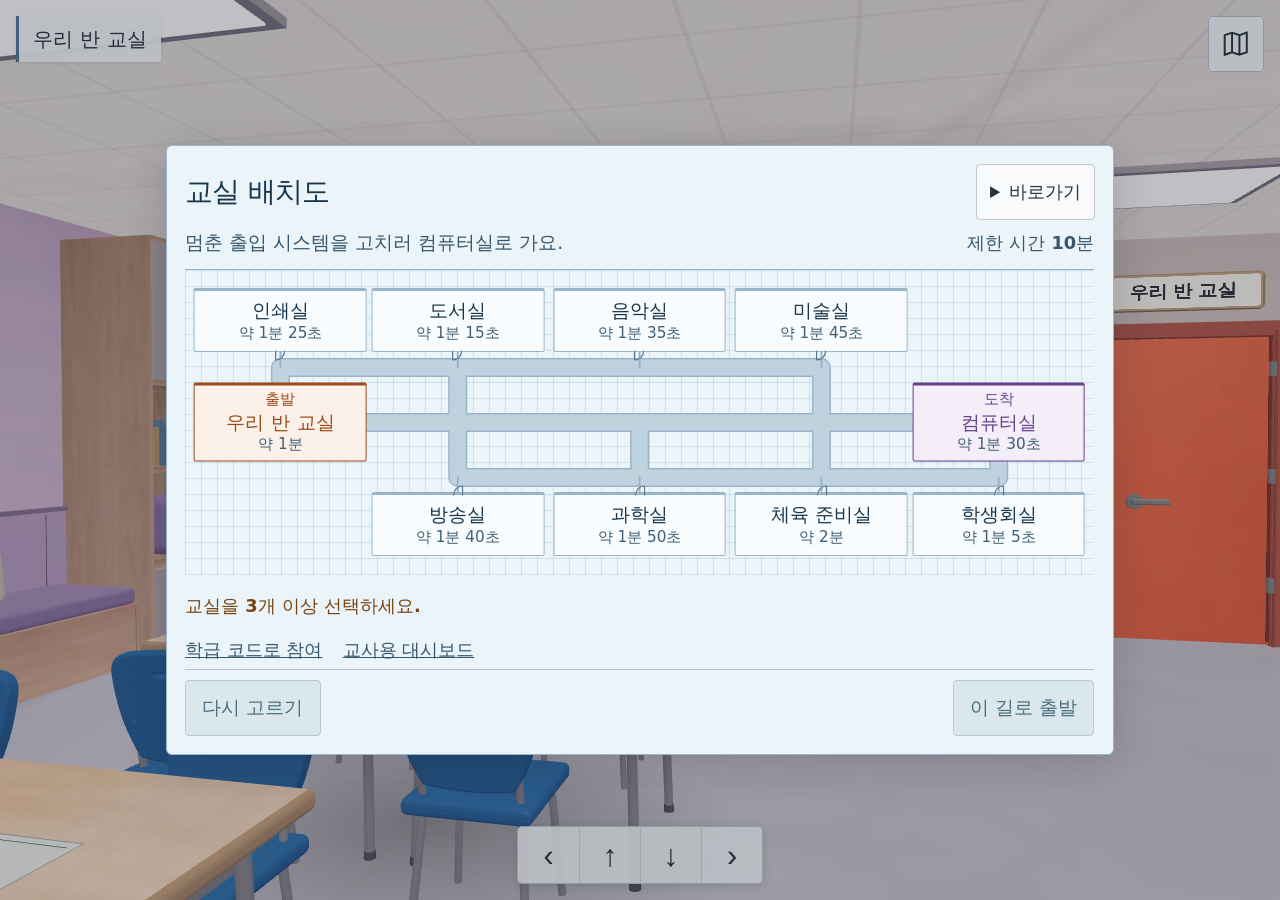
==== index.html @ 5ebe9f52 "Advance automatically after solved rooms and charge thirty seconds per hint" ====
<!doctype html>
<html lang="ko">
<head>
  <meta charset="utf-8">
  <meta name="viewport" content="width=device-width,initial-scale=1,viewport-fit=cover">
  <meta name="theme-color" content="#f4f6f7">
  <title>학교 탈출 · 우리 반 교실</title>
  <link rel="icon" href="data:,">
  <link rel="stylesheet" href="music.css?v=layout51">
  <link rel="stylesheet" href="route-ui.css?v=layout51">
  <link rel="stylesheet" href="ct-devices.css?v=quiz2">
  <link rel="stylesheet" href="lesson.css?v=survey1">
</head>
<body data-room="classroom">
  <main id="musicGame" aria-label="학교 탈출 우리 반 교실">
    <canvas id="roomView" tabindex="0" aria-label="우리 반 교실 내부. 바닥을 눌러 이동하고 화면을 끌어 둘러보세요."></canvas>
    <header class="room-head">
      <strong class="school">우리 반 교실</strong>
      <nav aria-label="메뉴"><button id="bag" type="button" hidden>찾은 단서</button><button id="map" type="button">안내도</button></nav>
    </header>
    <div id="spots" aria-label="조사할 물건"></div>
    <footer class="room-foot">
      <div class="movement" aria-label="이동">
        <button id="left" type="button" aria-label="왼쪽 보기">‹</button>
        <button id="walk" type="button" aria-label="한 걸음 앞으로">↑</button>
        <button id="stepBack" type="button" aria-label="한 걸음 뒤로">↓</button>
        <button id="right" type="button" aria-label="오른쪽 보기">›</button>
      </div>
    </footer>
    <div id="escape" class="room-transfer" role="status" hidden></div>
    <dialog id="inspect" aria-labelledby="panelTitle">
      <div class="panel-top"><h1 id="panelTitle"></h1><button id="dismiss" type="button" aria-label="닫기">×</button></div>
      <div id="panelBody"></div>
    </dialog>
    <noscript>게임을 플레이하려면 자바스크립트를 켜 주세요.</noscript>
  </main>
  <script src="vendor/gl-matrix.min.js"></script>
  <script src="vendor/earcut.min.js"></script>
  <script src="webgl/model.js?v=webgl50"></script>
  <script src="webgl/geometry.js?v=webgl50"></script>
  <script src="webgl/picking.js?v=webgl50"></script>
  <script src="webgl/shaders.js?v=webgl50"></script>
  <script src="webgl/renderer.js?v=webgl50"></script>
  <script src="class-records.js?v=survey1"></script>
  <script src="review-rooms.js?v=room61"></script>
  <script src="school-routes.js?v=ct58"></script>
  <script src="school-map.js?v=lesson1"></script>
  <script src="school-puzzles.js?v=room60"></script>
  <script src="ct-devices.js?v=room60"></script>
  <script src="ct-panels.js?v=room60"></script>
  <script src="music-art.js?v=webgl50"></script>
  <script src="music-world.js?v=room60"></script>
  <script src="interior-artwork.js?v=webgl50"></script>
  <script src="school-corridor.js?v=webgl50"></script>
  <script src="school-interiors.js?v=room60"></script>
  <script src="classroom-interior.js?v=room60"></script>
  <script src="school-room-art.js?v=quiz2"></script>
  <script src="school-room.js?v=room61"></script>
</body>
</html>
---- music.css ----
:root{
  font-family:"Malgun Gothic","Apple SD Gothic Neo",system-ui,sans-serif;
  font-size:clamp(100%, calc(62.5% + .42vw + .55vh), 250%);
  color:#242b32;background:#e6e9ed;font-synthesis:none;color-scheme:light;
  --control-height:2.75rem;
  --gutter:clamp(8px,1.8vmin,1.25rem);
  --edge-top:max(var(--gutter),env(safe-area-inset-top));
  --edge-right:max(var(--gutter),env(safe-area-inset-right));
  --edge-bottom:max(var(--gutter),env(safe-area-inset-bottom));
  --edge-left:max(var(--gutter),env(safe-area-inset-left));
}
*{box-sizing:border-box}body{margin:0}button,a{font:inherit;touch-action:manipulation}button{cursor:pointer}button:focus-visible,a:focus-visible,summary:focus-visible,#roomView:focus-visible{outline:3px solid #316db4;outline-offset:3px}[hidden]{display:none!important}
#musicGame{width:100%;height:100vh;height:100dvh;position:relative;isolation:isolate;overflow:hidden;background:#e1e6e9}
#roomView,#spots,.flat-viewport{position:absolute;inset:0;width:100%;height:100%}
#roomView{touch-action:none;cursor:grab;display:block}#roomView:active{cursor:grabbing}
.flat-viewport{overflow:hidden;pointer-events:none}.flat-cube{position:absolute;left:50%;top:50%;width:0;height:0;transform-style:preserve-3d}.flat-cube .painted-face{position:absolute;width:1025px;height:1025px;left:-512.5px;top:-512.5px;backface-visibility:hidden}
.room-head,.room-foot{position:absolute;z-index:2;left:0;right:0;display:flex;align-items:center;justify-content:space-between;padding:var(--edge-top) var(--edge-right) var(--edge-bottom) var(--edge-left);pointer-events:none}
.room-head{top:0}.room-foot{bottom:0;justify-content:center}.school{font-size:1rem;font-weight:650;display:flex;align-items:center;gap:.5rem;color:#25313c;background:#fafbfcf2;padding:.44rem .69rem;border-left:3px solid #4d7793;box-shadow:0 1px 3px #101b251e}.school span{font:500 .75rem/1 system-ui;color:#586775;font-variant-numeric:tabular-nums}
.room-head nav,.movement{display:flex;pointer-events:auto}.room-head nav{gap:5px}
button,.main-button{color:#27323b;border:1px solid #bdc6cc;background:#fafbfc;border-radius:4px;padding:.5rem .8rem;font-weight:500;font-size:.9375rem}
button:hover,a.main-button:hover{background:#e8edf0}.room-head button{background:#fafbfbed}
.movement{background:#f8fafbee;box-shadow:0 2px 8px #20293627;border:1px solid #c2c9cf;border-radius:5px;overflow:hidden}.movement button{min-width:3rem;height:var(--control-height);border:0;border-radius:0;padding:0;font:1.5rem/1 Arial,sans-serif;background:transparent}.movement button+button{border-left:1px solid #d2d7db}
#spots{pointer-events:none}.spot{position:absolute;transform:translate(-50%,-50%);pointer-events:auto;width:42px;height:42px;border:0;background:transparent!important;padding:0;color:#28323b;display:grid;place-items:center}
.spot::before{content:'+';display:grid;place-items:center;width:20px;height:20px;background:#fff;border-radius:50%;border:1px solid #657682;box-shadow:0 1px 4px #22314050;font:17px/1 Arial}.spot span{position:absolute;left:calc(50% + 13px);background:#f7f9fa;color:#26333d;border:1px solid #b7c2c9;box-shadow:0 1px 3px #162a3b21;padding:4px 7px;border-radius:3px;font-size:12px;white-space:nowrap;opacity:0;pointer-events:none}.spot:hover span,.spot:focus-visible span,.spot[data-object=lock] span{opacity:1}.spot.label-left span{left:auto;right:calc(50% + 13px)}
#escape{position:absolute;z-index:3;bottom:72px;left:50%;transform:translateX(-50%);width:max-content;max-width:calc(100% - 24px);display:flex;align-items:center;gap:18px;padding:12px 16px;background:#fafbfc;box-shadow:0 3px 20px #14202b23;border:1px solid #cbd2d8;border-radius:6px}#escape>div{display:flex;gap:7px}#escape b{font-size:16px}
.main-button,button.primary{background:#395f79;color:white;border-color:#395f79;text-decoration:none}.main-button:hover,button.primary:hover{background:#2d5068}
dialog{
  --panel-width:clamp(28rem,52vw,42rem);
  --panel-padding:clamp(.75rem,2vmin,1.35rem);
  position:fixed;
  inset:var(--edge-top) var(--edge-right) var(--edge-bottom) var(--edge-left);
  margin:auto;
  width:var(--panel-width);
  max-width:calc(100% - var(--edge-left) - var(--edge-right));
  max-height:calc(100vh - var(--edge-top) - var(--edge-bottom));
  max-height:calc(100dvh - var(--edge-top) - var(--edge-bottom));
  overflow:hidden;
  padding:0;
  background:white;
  color:#242b32;
  border:1px solid #c9cfd4;
  border-radius:6px;
  box-shadow:0 8px 40px #18212c32;
}
dialog[open]{display:flex;flex-direction:column}
dialog[data-panel=lock]{--panel-width:clamp(25rem,46vw,35rem)}
dialog:is([data-panel=shelf],[data-panel=ball-locker],[data-panel=mixer]){
  --panel-width:clamp(25rem,70vw,34rem);
  top:auto;
  margin:0 auto;
}
/* The device camera uses the same breakpoint to leave the instrument in view. */
@media(min-width:800px) and (min-aspect-ratio:5/4){
  dialog:is([data-panel=shelf],[data-panel=ball-locker],[data-panel=mixer]){
    --panel-width:clamp(18rem,33vw,32rem);
    top:var(--edge-top);left:auto;
    margin:auto 0;
  }
}
#panelBody{
  container-type:inline-size;
  min-width:0;
  min-height:0;
  overflow-y:auto;
  overscroll-behavior:contain;
  padding:0 var(--panel-padding) var(--panel-padding);
}
dialog::backdrop{background:#18243046}
.panel-top{
  display:flex;
  flex:none;
  align-items:center;
  justify-content:space-between;
  gap:.75rem;
  padding:var(--panel-padding) var(--panel-padding) .5rem;
}
h1{font-size:1.4rem;line-height:1.35;font-weight:650;margin:0;letter-spacing:-.035em}
#dismiss{flex:none;color:#53616d;background:none;border:0;padding:0;width:var(--control-height);height:var(--control-height);font:1.75rem/1 Arial}
dialog p{font-size:1rem;line-height:1.5;margin:.375rem 0 .75rem;word-break:keep-all;overflow-wrap:anywhere}
.clue-sheet{padding:clamp(10px,1.2vw,18px);border:1px solid #d6dde0;background:repeating-linear-gradient(transparent 0 21px,#e4e9ed 21px 22px),#fafcfd}
.samples{display:grid;grid-template-columns:repeat(2,minmax(0,1fr));gap:clamp(8px,1.2vw,18px)}
.sample{display:flex;align-items:center;justify-content:center;gap:clamp(6px,1vw,14px);min-width:0;white-space:nowrap;color:#273a4a;font:clamp(26px,2.4vw,36px) Georgia,serif}
.clock-face{
  display:block;
  width:min(100%,clamp(200px,32vh,320px));
  width:min(100%,clamp(200px,32dvh,320px));
  height:auto;
  aspect-ratio:1;
  margin:4px auto 16px;
}
.readout{text-align:center;color:#394d5c;font-variant-numeric:tabular-nums}.readout:empty{display:none}
.tabs{display:grid;grid-template-columns:repeat(4,minmax(0,1fr));gap:6px}
.tabs button{display:flex;align-items:center;justify-content:center;gap:4px;min-width:0;min-height:48px;padding:4px;font-size:clamp(14px,1.4vw,18px)}
.tabs svg{flex:none;width:clamp(22px,2.5vw,32px);height:auto}
.tabs [aria-pressed=true]{background:#e5eef4;border-color:#7597ac;color:#214861}
.actions:not(:empty){display:flex;justify-content:center;margin-top:.75rem}.hint{border-top:1px solid #dde2e6;margin-top:.875rem;padding-top:.625rem}.hint button{min-height:var(--control-height)}.hint p{margin:0}
.hint-confirm{--panel-width:clamp(22rem,36vw,28rem)}
.hint-confirm::backdrop{background:#18243032}
.hint-confirm form{padding:var(--panel-padding);overflow:auto}
.hint-confirm p{margin:0}
.hint-confirm .actions{flex-direction:row;justify-content:flex-end;margin-top:18px}
.hint-confirm .actions button{width:auto;min-width:4.625rem;min-height:var(--control-height);font-size:.9375rem}
.switches{display:flex;align-items:center;justify-content:center;gap:14px;padding:16px;background:#e7ecef;border:1px solid #cdd5da;border-radius:5px}
.digit{display:grid;justify-items:center;gap:5px}.digit small{display:none}
.digit button{width:4.5rem;padding:3px;min-height:var(--control-height);font-size:1.125rem}
.digit output{width:4.5rem;text-align:center;background:white;border:1px solid #cad1d5;border-radius:3px;font:2.75rem/1.3 "Consolas",monospace;color:#26323b}
.map-list{display:grid;grid-template-columns:repeat(2,minmax(0,1fr));gap:8px}
.map-list a{display:flex;align-items:center;min-height:48px;border:1px solid #c8d0d6;padding:12px;color:#345066;text-decoration:none;border-radius:3px;font-size:16px;line-height:1.4;word-break:keep-all}
@media(max-width:600px){#escape{display:grid;text-align:center;gap:8px}}
.sr-only{position:absolute;width:1px;height:1px;margin:-1px;overflow:hidden;clip-path:inset(50%);white-space:nowrap}
#escape{bottom:var(--edge-bottom);max-width:calc(100% - var(--edge-left) - var(--edge-right));background:transparent;border:0;padding:0;box-shadow:none}
.spot::before{content:'';width:12px;height:12px;background:#fff;border:3px solid #50666b;box-shadow:0 0 0 2px #fff,0 1px 6px #142d3966}
@media(max-width:350px){.room-foot{justify-content:center}}
.spot{width:44px;height:44px}
.design-preview .spot::before,.design-preview .spot span{display:none}
.design-preview .spot:focus-visible{outline-offset:0}
.design-preview .spot{border-radius:3px;touch-action:none}
.design-preview .clue-sheet{background:linear-gradient(135deg,#fafaf2,#eeeee3);border:1px solid #d8d8cb;box-shadow:inset -4px -3px 7px #d8d9ca}
.actions{flex-direction:column;align-items:center;gap:7px}
.actions button{width:100%;max-width:22.5rem;min-height:var(--control-height);font-size:1rem;font-weight:650}
.actions button.primary{background:#235e55;color:#fff;border-color:#17463e;box-shadow:0 2px 0 #173f38}
.actions button.primary:hover{background:#194b43}
.actions button:disabled{color:#55625e;background:#edf1ed;border-color:#c5cec8;cursor:default}
.actions small{font-size:12px;color:#52615a}
#bag{border-left:4px solid #2a7060}
.room-head .menu-icon{display:grid;place-items:center;width:var(--control-height);height:var(--control-height);padding:.5rem}
.menu-icon svg{width:1.45rem;height:1.45rem}
.room-timer{display:flex;align-items:center;justify-content:center;gap:.375rem;min-width:5.6rem;height:var(--control-height);padding:.4rem .5rem;border:1px solid #bdc6cc;border-radius:4px;background:#fafbfcf2;color:#27323b;font:650 1.25rem/1 Consolas,monospace;font-variant-numeric:tabular-nums;white-space:nowrap}
.room-timer svg{width:1.2rem;height:1.2rem}
.room-timer.running-low,.room-timer[data-expired="true"]{color:#fff;background:#a62030;border-color:#8f1b29}
.room-timer.running-low{animation:timer-warning 1s steps(1,end) infinite}
@keyframes timer-warning{50%{color:#8f1b29;background:#fff0f0;border-color:#ba434e}}
@media(prefers-reduced-motion:reduce){.room-timer.running-low{animation:none}}
@media(max-width:450px){.school span{display:none}}
.clock-score{margin-top:14px}
.clock-score summary{cursor:pointer;color:#235e55;font-weight:600;min-height:44px;padding:10px 0}
.clock-score[open] .clue-sheet{margin-top:5px}
.notation{display:grid;justify-items:center;line-height:1}
.notation svg{display:block;width:clamp(40px,4vw,64px);height:auto;aspect-ratio:1}
.spot::before{display:none}
.spot span,.spot[data-object=lock] span{opacity:0}
.spot:hover span,.spot:focus-visible span{display:block;opacity:1}

.room-head{gap:10px;align-items:flex-start}
.room-location{display:flex;align-items:center;flex-wrap:wrap;gap:.375rem;min-width:0;pointer-events:auto}
.room-head>nav{flex-shrink:0}
.room-location .school{white-space:nowrap}
.review-jump{position:relative;color:#27323b;font-size:.875rem}
.review-jump summary{cursor:pointer;align-content:center;min-height:var(--control-height);padding:.5rem .625rem;background:#fafbfbed;border:1px solid #bdc6cc;border-radius:4px}
.review-jump nav{position:absolute;top:calc(100% + 4px);left:0;z-index:6;display:grid;gap:0;min-width:10.5rem;max-height:calc(100dvh - 6rem - var(--edge-top) - var(--edge-bottom));overflow-y:auto;padding:.25rem;background:#fff;border:1px solid #c3ccc7;border-radius:5px;box-shadow:0 6px 20px #25393030}
.review-jump a{display:flex;align-items:center;min-height:var(--control-height);padding:.5rem .75rem;color:#293f35;text-decoration:none;white-space:nowrap}
.review-jump a:hover,.review-jump a[aria-current=page]{background:#eaf0eb}
.school-clue svg{display:block;width:100%;height:auto}
.stamp-tray{display:grid;grid-template-columns:repeat(3,minmax(0,1fr));gap:12px;padding:12px;background:#e2d5bf;border:1px solid #c7b59b}
.stamp{display:grid;place-items:center;min-width:0;min-height:150px;padding:8px;background:linear-gradient(135deg,#b98f5e,#9e7247);border:1px solid #8a653f;color:#fff9e8;box-shadow:inset 0 2px 3px #ffe5b640,0 3px 0 #7e5d3d}
.stamp:hover{background:#a37b50}.stamp[aria-pressed=true]{background:#efe5cb;color:#403c30}
.stamp-letter{font-family:Georgia,serif;font-weight:bold}
.stamp-dots{display:flex;justify-content:center;flex-wrap:wrap;gap:7px}
.stamp-dots i{width:12px;height:12px;border-radius:50%;background:#393c32}
.stamp-instruction{text-align:center;color:#5c655b}
.collected-clues{display:grid;gap:.5rem}.collected-clues button{min-height:var(--control-height);text-align:left}
.code-strip{display:grid;grid-template-columns:repeat(6,minmax(0,1fr));gap:5px;margin:8px 0 18px}
.code-strip span{min-height:56px;display:grid;place-items:center;background:#f1f2eb;border:1px solid #bac5bd;border-radius:3px;font:30px Georgia,serif}
.letter-keys{display:grid;grid-template-columns:repeat(3,minmax(0,1fr));gap:9px}
.letter-keys button{min-height:56px;font:30px Georgia,serif}
.four-digits{gap:clamp(5px,1vw,10px);padding:12px}
.four-digits .digit button,.four-digits .digit output{width:clamp(2.75rem,14cqi,4.25rem)}
.signal-device{display:grid;grid-template-columns:repeat(2,minmax(0,1fr));gap:24px}
.signal-device section{min-width:0}
.signal-device h2{text-align:center;font-size:16px;font-weight:600;margin:6px 0 12px}
.pixel-grid{display:grid;grid-template-columns:repeat(3,minmax(0,1fr));gap:6px;max-width:250px;margin:auto}
.pixel-grid>span,.pixel-key{aspect-ratio:1;min-width:0;display:grid;place-items:center;border:1px solid #aab9af;border-radius:4px;background:#d8dfda;padding:0}
.input-grid>span{background:#fafaf1;font:clamp(24px,3vw,34px) Georgia,serif}
.sample-output>.on,.pixel-key[aria-pressed=true]{background:#4d8d79;border-color:#2f6e59}
.pixel-key:hover{background:#c0d0c5}.pixel-key[aria-pressed=true]:hover{background:#3c7b67}
.trial-record{text-align:center}
@media(max-width:520px){
  .signal-device{gap:18px;grid-template-columns:1fr}
  .pixel-grid{width:min(220px,100%)}
  .stamp-tray{gap:7px;padding:8px}
  .stamp{min-height:125px}
}
@media(max-width:380px){
  .school{font-size:.875rem;padding:.4rem .5rem}
}

dialog[data-panel=timeout]{--panel-width:clamp(20rem,36vw,28rem)}
dialog[data-panel=intro] #dismiss,dialog[data-panel=timeout] #dismiss{display:none}
dialog[data-panel=intro] .panel-top,dialog[data-panel=timeout] .panel-top{padding-top:var(--panel-padding)}
dialog[data-panel=intro] p,dialog[data-panel=timeout] p{line-height:1.6}
.object-note{color:#45545a}
.route-list{list-style-position:inside;margin:2px 0 0;padding:0}
.route-list li{padding:11px 12px;border-bottom:1px solid #dbe3e0;color:#3e4b52}
.route-list li[aria-current=step]{background:#edf4f1;color:#174e42}
.route-list li>span:last-child{float:right;font-size:13px;color:#516c62}
.sequence-output,.sequence-keys,.print-keys{display:grid;grid-template-columns:repeat(3,minmax(0,1fr));gap:8px}
.sequence-output{margin:4px 0 14px}
.sequence-output>span{display:grid;place-items:center;min-height:3.25rem;background:#ebf0ed;border:1px solid #bdc9c4;border-radius:4px;font-size:1.8rem;color:#3f625d}
.sequence-keys button{display:grid;justify-items:center;align-content:center;gap:.25rem;min-height:4.25rem;padding:.375rem}
.sequence-keys b{font-size:1.65rem;color:#426c63}
.print-keys{padding:10px;background:#e9eeeb;border:1px solid #c6d1cb;border-radius:4px}
.print-keys button{display:flex;align-items:center;justify-content:space-between;gap:5px;min-height:3.25rem;padding:.5rem clamp(.4rem,2cqi,1rem);font:650 1.5rem/1 Consolas,monospace}
.print-keys button::after{content:'';width:10px;height:10px;flex:0 0 10px;border:1px solid #a6b8af;border-radius:2px;background:#e1e9e4}
.print-keys button[aria-pressed=true]{background:#d3e8dc;border-color:#6a9481;color:#234d3d}
.print-keys button[aria-pressed=true]::after{background:#4e826b;border-color:#3e6e5a;box-shadow:0 0 0 2px #f2f8f4}
.number-score{display:grid;grid-template-columns:repeat(8,minmax(0,1fr));gap:4px;background:#f7f6f0;border:1px solid #d5dbd4;border-radius:4px;padding:18px clamp(3px,2vw,24px)}
.number-score span{display:grid;justify-items:center;gap:.5rem;color:#2b393b;font:600 clamp(1.125rem,5cqi,1.875rem)/1.1 Consolas,monospace}
.number-score b{font-size:1.1em;font-family:Georgia,serif;font-weight:400;color:#476464}
.dial-pairs{display:grid;grid-template-columns:repeat(3,minmax(0,1fr));gap:6px;padding:8px 0}
.dial-pair{display:flex;gap:4px;align-items:center;justify-content:center;min-width:0;padding:5px 3px;background:#e9eeeb;border:1px solid #c6d1cb;border-radius:4px}
.dial-pair .digit{flex:1 1 3.125rem;min-width:0;max-width:3.125rem}
.dial-pair .digit output,.dial-pair .digit button{width:100%}
.dial-pair .digit output,.fixed-digit{font:clamp(1.5rem,6cqi,2.375rem)/1.25 Consolas,monospace}
.fixed-digit{flex:0 1 1.8rem;min-width:0;text-align:center;color:#455d56}
.dial-pair .digit button{font-size:.9375rem}
.ball-tray{display:grid;grid-template-columns:repeat(6,minmax(0,1fr));gap:5px;padding:10px;background:#e5ece9;border:1px solid #bac8c3;border-radius:5px}
.tray-ball,.tray-empty{align-self:center;justify-self:center;width:min(100%,59px);aspect-ratio:1;border-radius:50%}
.tray-ball{padding:0;background:var(--ball);color:white;font:600 clamp(17px,3vw,24px) Consolas,monospace;border:1px solid #3d5656;box-shadow:inset 0 2px 4px #fff3}
.tray-ball:hover{background:var(--ball);filter:brightness(1.12)}
.tray-ball.shifted{animation:shift-ball .25s ease-out}
@keyframes shift-ball{from{transform:translateX(36%);filter:brightness(1.22)}}
.tray-empty{border:1px dashed #b2c0bb;background:#edf2ee}
.record-table{width:100%;border-collapse:collapse;text-align:center;font-size:clamp(.8rem,3cqi,1rem)}
.record-table th,.record-table td{padding:11px 4px;border-bottom:1px solid #cfdbd6;word-break:keep-all}
.record-table thead{background:#e7eeeb;color:#36584e}
.record-table tbody tr:nth-child(even){background:#f4f7f5}
dialog[data-panel=routing]{--panel-width:clamp(27rem,50vw,39rem)}
.signal-tests{display:grid;gap:9px}
.signal-tests fieldset{min-width:0;margin:0;border:1px solid #c4d2cc;border-radius:4px;padding:8px 10px 10px;background:#f5f8f6}
.signal-tests legend{padding:0 5px;color:#38574e;font-weight:650}
.signal-flags{display:flex;gap:.3rem .625rem;flex-wrap:wrap;margin:0 0 .5rem;color:#4a5d56;font-size:.875rem}
.signal-flags b{color:#253a31;font-weight:650}
.signal-tests select{box-sizing:border-box;width:100%;min-height:var(--control-height);border:1px solid #a9bab2;border-radius:4px;padding:.45rem;background:#fff;color:#263c35;font:inherit}
.signal-tests select:focus-visible{outline:3px solid #316db4;outline-offset:2px}
.finale-status{position:absolute;z-index:3;left:50%;bottom:max(var(--edge-bottom),5vh);transform:translateX(-50%);width:23rem;max-width:calc(100% - var(--edge-left) - var(--edge-right));padding:.9rem 1.25rem;background:#f7faf7f5;border:1px solid #c0d1c7;border-radius:5px;text-align:center;color:#284c40}
.finale-status p{margin:0;font-size:.9375rem;font-weight:600}
.finale-status h1{font-size:1.75rem;margin:.3rem 0 .8rem}
.finale-status button,#escape .main-button,#escape button{min-height:var(--control-height)}
#escape .main-button{display:grid;place-items:center}
@media(prefers-reduced-motion:reduce){.tray-ball.shifted{animation:none}}
---- route-ui.css ----
.device-guide{
  position:absolute;left:50%;bottom:calc(var(--edge-bottom) + var(--control-height) + .7rem);
  transform:translateX(-50%);margin:0;padding:9px 15px;
  width:max-content;max-width:min(40em,calc(100% - 30px));border-radius:7px;
  background:#1d2a32ee;color:#fff;box-shadow:0 2px 10px #18252b33;
  text-align:center;font-size:.9375rem;line-height:1.5;word-break:keep-all;
  pointer-events:none;
}
#spots[inert] .device-guide,#musicGame:has(dialog[open]) .device-guide{display:none}
#escape.room-transfer{
  display:block;bottom:max(var(--edge-bottom),6vh);width:max-content;max-width:calc(100% - var(--edge-left) - var(--edge-right));
  padding:.75rem 1rem;background:#fff;border:1px solid #becbd2;border-left:4px solid #26756e;
  border-radius:5px;box-shadow:0 3px 16px #14202b30;color:#26343c;
  font-size:1.0625rem;font-weight:650;line-height:1.35;word-break:keep-all;
}
dialog[data-panel=intro],dialog[data-panel=map]{--panel-width:clamp(38rem,74vw,52rem)}
dialog[data-panel=intro],dialog[data-panel=map]:has(.school-floorplan){
  background:#eaf4f9;color:#19364d;border-color:#9ab5ca;
}
dialog[data-panel=intro] #panelTitle:focus{outline:none}
dialog:is([data-panel=intro],[data-panel=timeout]) .panel-top{flex-wrap:wrap;gap:.5rem}
dialog:is([data-panel=intro],[data-panel=timeout]) .panel-top h1{order:-1}
dialog:is([data-panel=intro],[data-panel=timeout]) .review-jump{z-index:4}
dialog:is([data-panel=intro],[data-panel=timeout]) .review-jump nav{
  left:auto;right:0;grid-template-columns:repeat(2,minmax(0,1fr));
  width:min(16.25rem,calc(100vw - 4rem));
}
dialog[data-panel=timeout] .review-jump nav{position:static;margin-top:6px}
dialog[data-panel=timeout] .panel-top{flex-shrink:1;min-height:0;overflow-y:auto}
dialog[data-panel=timeout] #panelBody{flex:none}
dialog:is([data-panel=intro],[data-panel=timeout]) .review-jump a{padding-inline:8px}
dialog[data-panel=intro] #panelBody{display:flex;flex-direction:column;overflow:hidden}
.route-scroll{min-height:0;overflow-y:auto;overscroll-behavior:contain}
.floorplan-overview{
  display:flex;flex-wrap:wrap;justify-content:space-between;align-items:baseline;
  gap:.25rem .75rem;margin:0 0 .625rem;color:#38576d;font-size:.9375rem;
}
.floorplan-limit{font-size:.875rem;font-weight:700}
.floorplan-location{color:#19364d;font-weight:700}
.school-floorplan{
  --blueprint-wall:#9ab5ca;
  --blueprint-route:#057f77;
  position:relative;height:clamp(10rem,min(42cqi,34dvh),23rem);isolation:isolate;
  border-block-start:1px solid var(--blueprint-wall);
  background-image:linear-gradient(90deg,#467ea12a 1px,transparent 1px),
    linear-gradient(#467ea12a 1px,transparent 1px);
  background-size:16px 16px;
}
.floorplan-lines{
  position:absolute;inset:0;width:100%;height:100%;overflow:visible;
  z-index:-1;pointer-events:none;
}
.floorplan-lines.narrow{display:none}
.floorplan-lines path,.floorplan-door-swing{
  fill:none;stroke-linecap:round;stroke-linejoin:round;
}
.floorplan-lines path{vector-effect:non-scaling-stroke}
.floorplan-wall{stroke:var(--blueprint-wall);stroke-width:19px}
.floorplan-hall{stroke:#bfd3df;stroke-width:16px}
.floorplan-entrance{stroke:var(--blueprint-wall);stroke-width:2px}
.floorplan-route{stroke:var(--blueprint-route);stroke-width:4px}
.floorplan-room,.floorplan-position{
  position:absolute;left:var(--wide-x);top:var(--wide-y);transform:translate(-50%,-50%);
}
.floorplan-room{
  display:flex;flex-direction:column;align-items:center;justify-content:center;gap:2px;
  width:min(8.5rem,19.5%);min-height:3.15rem;padding:.25rem .19rem;
  border:1px solid var(--blueprint-wall);border-top-width:3px;border-radius:2px;
  background:#f8fcfe;color:#19364d;
  font-size:.9375rem;line-height:1.2;text-align:center;word-break:keep-all;
}
.floorplan-room-name,.floorplan-endpoint{font-weight:700}
.floorplan-room-time{
  display:block;color:#425f75;font-size:.75rem;line-height:1.3;white-space:nowrap;
}
.floorplan-room[data-endpoint]{min-height:3.75rem;color:var(--terminal-ink);border-color:var(--terminal-ink)}
.floorplan-room[data-endpoint=start]{--terminal-ink:#9a4b1e;background:#fcf1e9}
.floorplan-room[data-endpoint=end]{--terminal-ink:#69418f;background:#f4eef8}
.floorplan-endpoint{font-size:.75rem}
button.floorplan-room:hover{background:#e4f2f8}
.floorplan-room[data-chosen=true]{
  background:#ccefe8;color:#104944;border-color:var(--blueprint-route);
}
.floorplan-rank{
  display:grid;place-items:center;position:absolute;right:.3rem;top:-.65rem;
  width:1.25rem;height:1.25rem;border-radius:50%;
  background:#166b66;color:#fff;font-size:.75rem;font-weight:700;line-height:1;
}
.floorplan-rank:empty{display:none}
.floorplan-door{
  position:absolute;left:50%;bottom:-11px;width:12px;height:12px;
  transform:translateX(-50%);pointer-events:none;
}
.floorplan-room[data-wing=south] .floorplan-door{
  bottom:auto;top:-11px;transform:translateX(-50%) rotate(180deg);
}
.floorplan-door-swing{stroke:#59768c;stroke-width:1.2px}
.floorplan-room[aria-current=location]{outline:2px solid #245466;outline-offset:2px}
.floorplan-room:focus-visible{z-index:1}
.floorplan-position{
  width:10px;height:10px;border-radius:50%;border:2px solid #245466;background:#fff;
  pointer-events:none;
}
.floorplan-result{min-height:2.25rem;margin-top:.5rem}
dialog p.floorplan-notice{
  margin:0;padding:.375rem 0;color:#784311;font-size:.875rem;font-weight:700;
}
.floorplan-itinerary{
  display:flex;flex-wrap:wrap;gap:5px 9px;list-style:none;
  margin:9px 0 0;padding:8px 0;border-block-start:1px solid #adc5d2;
  color:#19364d;font-size:.875rem;font-weight:650;line-height:1.5;
}
.floorplan-itinerary li+li::before{content:'→';margin-right:8px;color:#476d81}
.map-controls{display:flex;flex:none;flex-wrap:wrap;gap:.45rem;padding-top:.5rem;border-top:1px solid #adc5d2}
.map-controls button{min-height:var(--control-height)}
.map-controls .primary{margin-left:auto;background:#166b66;border-color:#166b66}
.map-controls .primary:enabled:hover{background:#125751}
.map-controls button:disabled{color:#4c6e7e;background:#dae8ee;border-color:#b5c9d4;cursor:default}
@container (max-width:28rem){
  .school-floorplan{height:clamp(17rem,min(100cqi,45dvh),25rem)}
  .floorplan-lines.wide{display:none}
  .floorplan-lines.narrow{display:block}
  .floorplan-room,.floorplan-position{left:var(--narrow-x);top:var(--narrow-y)}
  .floorplan-room{width:min(7.25rem,30%);font-size:.875rem}
  .floorplan-room[data-wing=north] .floorplan-door,
  .floorplan-room[data-wing=south] .floorplan-door{top:50%;bottom:auto}
  .floorplan-room[data-wing=north] .floorplan-door{
    left:auto;right:-11px;transform:translateY(-50%) rotate(-90deg);
  }
  .floorplan-room[data-wing=south] .floorplan-door{
    left:-11px;transform:translateY(-50%) rotate(90deg);
  }
  .map-controls button{padding-inline:.625rem}
}
.book-keys{grid-template-columns:repeat(7,minmax(0,1fr));gap:3px}
.book-keys button{min-height:78px;background:#e6efff;border-top:5px solid #386acc}
.book-keys button:nth-child(2n){background:#fff2cd;border-top-color:#edb236}
.book-keys button b{font:600 clamp(14px,4vw,24px)/1.1 Consolas,monospace;color:#283a60}
.broadcast-steps{display:grid;gap:6px}
.broadcast-steps label{
  display:grid;grid-template-columns:56px minmax(0,1fr);align-items:center;gap:8px;
  padding:6px 10px;background:#f0f4ff;border-left:4px solid #b4c9ec;border-radius:4px;
}
.broadcast-steps select{
  box-sizing:border-box;width:100%;min-height:40px;
  border:1px solid #a6b6d5;border-radius:4px;padding:4px 8px;background:#fff;color:#263551;font:inherit;
}
.broadcast-steps label[data-result=passed]{border-color:#298778;background:#e4f6ee}
.broadcast-steps label[data-result=failed]{border-color:#d84d43;background:#fff0ec}
---- ct-devices.css ----
dialog[data-panel="ct-device"],dialog[data-panel="ct-clue"]{--panel-width:clamp(23rem,46vw,37rem)}
.ct-controls{display:grid;gap:.8rem}
.ct-controls>p,.ct-feedback:empty{margin:0}
.ct-feedback:not(:empty){margin:.8rem 0 0;color:#304b61;font-weight:600}
.ct-buttons,.ct-seq,.ct-signal{display:flex;flex-wrap:wrap;gap:.38rem;align-items:center}
.ct-buttons button,.ct-readers button,.ct-jobs select,.ct-clue button{min-height:2.6rem;padding:.42rem .8rem;font:inherit}
.ct-buttons button[aria-pressed=true],.ct-readers button[aria-pressed=true]{background:#254b68;color:white;border-color:#254b68}
.ct-seq{padding:.64rem;background:#edf2f6;border-radius:.4rem}
.ct-seq span{padding:.22rem .4rem;min-width:1.4rem;text-align:center;font-weight:650}
.ct-seq .active,.ct-signal .active{background:#ffd44d;color:#132d4a;border-radius:.2rem}
.ct-playback{margin:0}
.ct-playback:empty{display:none}
.ct-playback figcaption{margin:0 0 .3rem;font-weight:650}
.ct-broadcast-order{display:grid;grid-template-columns:repeat(3,minmax(0,1fr));margin:0;list-style:none}
.ct-broadcast-order li{display:grid;gap:.2rem;text-align:center}
.ct-broadcast-order small{color:#405263}
.ct-clue .ct-seq,.ct-clue .ct-signal{margin-bottom:.85rem}
.ct-led,.ct-mural{display:grid;gap:.26rem;width:min(100%,15rem);margin:.25rem auto}
.ct-led{grid-template-columns:repeat(4,1fr);background:#243744;padding:.65rem;border-radius:.55rem}
.ct-led button{aspect-ratio:1;min-height:0;min-width:0;padding:0;background:#354b58;color:#becbd0;border:1px solid #607581;font-size:1.5rem}
.ct-led button[aria-pressed=true]{color:#ffe375;background:#514827;text-shadow:0 0 .4rem #eeb85b}
.ct-mural{grid-template-columns:repeat(5,1fr);gap:2px;padding:3px;background:#8796a3}
.ct-mural>*{display:grid;place-items:center;aspect-ratio:1;border:0;border-radius:0;min-width:0;padding:0;background:#fffdf4}
.ct-mural button:disabled{opacity:1;color:#234859}
.ct-mural .ct-drop{display:grid;place-items:center;width:62%;aspect-ratio:1;border:2px solid #344854;border-radius:50% 50% 42% 42%;color:#122632;font-weight:750;line-height:1}
.ct-mural button:focus-visible{outline:3px solid #195e91;outline-offset:-3px}
.ct-mural .ct-wall{background:repeating-linear-gradient(135deg,#35434f 0 5px,#414e58 5px 7px)}
.ct-rail{display:block;width:min(100%,23rem);max-height:35dvh;margin:auto}
.ct-signal span{border-bottom:5px solid #667582;text-align:center;padding:.22rem .36rem}
.ct-signal .long{min-width:2.8rem;border-color:#274c69}
.ct-codebook,.ct-readers,.ct-jobs{display:grid;gap:.45rem}
.ct-codebook{grid-template-columns:auto 1fr;align-items:center}
.ct-codebook b{color:#1e5476;text-align:center;font-size:1.4rem}
.ct-readers{grid-template-columns:1fr 1fr}
.ct-readers>div{min-width:0;display:grid;justify-items:center;gap:.45rem;background:#eaf0f2;border-radius:.45rem;padding:.6rem .3rem}
.ct-readers strong{letter-spacing:.13em;font-size:1.35rem;color:#204666}
.ct-jobs{grid-template-columns:auto repeat(2,minmax(0,1fr));align-items:center}
.ct-jobs strong,.ct-jobs span{text-align:center}
.ct-jobs select{width:100%;min-width:0;border:1px solid #8a9ea8;border-radius:.35rem;background:white;color:#183848}
.ct-display{width:100%;border-collapse:collapse;background:#203c4b;color:#f3fcff;text-align:center;font-variant-numeric:tabular-nums}
.ct-display th,.ct-display td{width:50%;padding:.5rem;border:1px solid #506c76}
.ct-display th{color:#a7e0c7;font-size:.88rem}
@media(max-width:420px),(max-height:500px){.ct-controls{gap:.5rem}.ct-led,.ct-mural{width:min(100%,12rem)}.ct-buttons button,.ct-readers button{min-height:2.3rem;padding:.35rem .5rem}}
---- lesson.css ----
.join-page{margin:0;min-height:100svh;display:grid;place-items:center;background:#eff5f7;color:#223949;font:16px/1.55 "Malgun Gothic","Apple SD Gothic Neo",system-ui,sans-serif}
.join-card{box-sizing:border-box;width:min(29rem,calc(100% - 1.5rem));padding:clamp(1.25rem,5vw,2rem);border:1px solid #bdcfd7;border-top:5px solid #376c83;border-radius:7px;background:#fff}
.join-brand{margin:0;color:#446e81;font-weight:700}.join-card h1{margin:.25rem 0 1.4rem;font-size:clamp(1.7rem,6vw,2.3rem);letter-spacing:-.06em}.join-card form{display:grid;gap:.42rem}.join-card label{font-weight:650}.join-card input{box-sizing:border-box;min-width:0;padding:.58rem .72rem;margin-bottom:.45rem;border:1px solid #92aab7;border-radius:4px;font:inherit}.join-card p{word-break:keep-all}.join-card form p{margin:.35rem 0 .65rem;font-size:.94rem;color:#476074}.join-card [role=alert]{color:#9a3933}.join-card button{padding:.67rem;border:0;border-radius:4px;background:#255673;color:#fff;font:650 1rem system-ui;cursor:pointer}.join-card button:disabled{opacity:.65}.join-card a{display:inline-block;margin-top:1rem;color:#36576d}.join-card :focus-visible{outline:3px solid #2c77c3;outline-offset:2px}
.lesson-identity{margin:0 0 .55rem!important;font-size:.93rem;color:#27596b;font-weight:650}.lesson-access{font-size:.88rem;padding:.35rem 0;display:flex;gap:1rem;flex-wrap:wrap}.lesson-access a{color:#36576d}#recordSync{padding:.3rem .45rem;background:#fff2cc;color:#5b481e;border-radius:4px;font-size:.85rem}

.survey-card{width:min(32rem,calc(100% - 1.5rem));margin:1rem auto}
.survey-card h1{margin-bottom:.45rem}.survey-card #surveyNote{color:#475f70;margin:.3rem 0 1.35rem}
.survey-card form{gap:1.05rem}.survey-card label{display:block;margin:0 0 .35rem;line-height:1.45}
.survey-card select{width:100%;min-height:2.8rem;border:1px solid #91a9b6;border-radius:4px;background:#fff;color:#1d3748;padding:.5rem .65rem;font:inherit}
.survey-card button{margin-top:.15rem}.survey-card #surveyDone{margin:.75rem 0;color:#205948}
.survey-card [hidden]{display:none!important}.survey-actions{display:flex;justify-content:center;gap:.5rem;flex-wrap:wrap}
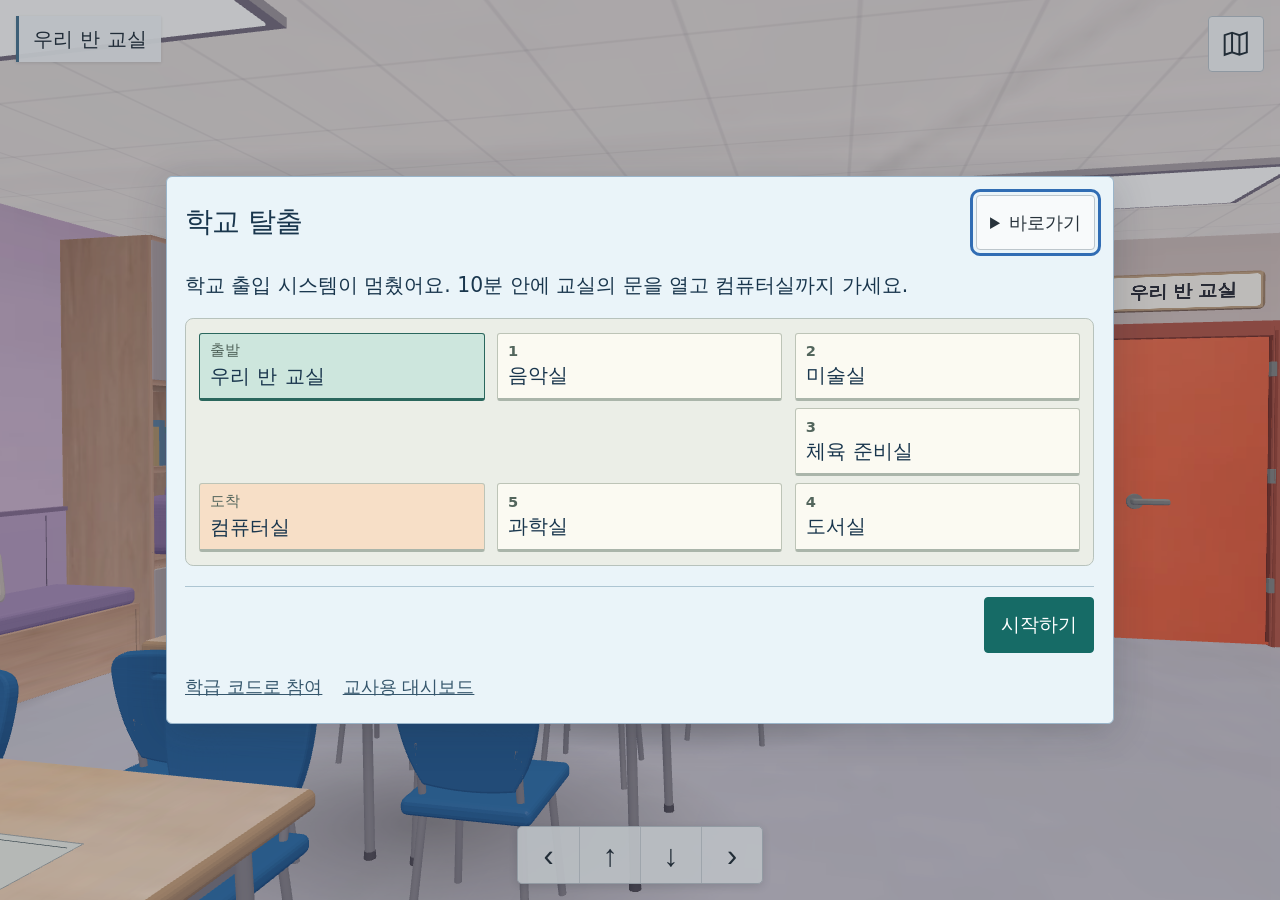
==== commit eaf3b556: "Restore the clock score and vertical paint puzzles across a fixed seven-room escape" ====
--- a/index.html
+++ b/index.html
@@ -7,8 +7,8 @@
   <title>학교 탈출 · 우리 반 교실</title>
   <link rel="icon" href="data:,">
   <link rel="stylesheet" href="music.css?v=layout51">
-  <link rel="stylesheet" href="route-ui.css?v=layout51">
-  <link rel="stylesheet" href="ct-devices.css?v=quiz2">
+  <link rel="stylesheet" href="route-ui.css?v=school62">
+  <link rel="stylesheet" href="ct-devices.css?v=school62">
   <link rel="stylesheet" href="lesson.css?v=survey1">
 </head>
 <body data-room="classroom">
@@ -42,19 +42,19 @@
   <script src="webgl/shaders.js?v=webgl50"></script>
   <script src="webgl/renderer.js?v=webgl50"></script>
   <script src="class-records.js?v=survey1"></script>
-  <script src="review-rooms.js?v=room61"></script>
-  <script src="school-routes.js?v=ct58"></script>
-  <script src="school-map.js?v=lesson1"></script>
-  <script src="school-puzzles.js?v=room60"></script>
-  <script src="ct-devices.js?v=room60"></script>
-  <script src="ct-panels.js?v=room60"></script>
+  <script src="review-rooms.js?v=school62"></script>
+  <script src="school-routes.js?v=school62"></script>
+  <script src="school-map.js?v=school62"></script>
+  <script src="school-puzzles.js?v=school62"></script>
+  <script src="ct-devices.js?v=school62"></script>
+  <script src="ct-panels.js?v=school62"></script>
   <script src="music-art.js?v=webgl50"></script>
   <script src="music-world.js?v=room60"></script>
   <script src="interior-artwork.js?v=webgl50"></script>
   <script src="school-corridor.js?v=webgl50"></script>
-  <script src="school-interiors.js?v=room60"></script>
-  <script src="classroom-interior.js?v=room60"></script>
-  <script src="school-room-art.js?v=quiz2"></script>
-  <script src="school-room.js?v=room61"></script>
+  <script src="school-interiors.js?v=school62"></script>
+  <script src="classroom-interior.js?v=school62"></script>
+  <script src="school-room-art.js?v=school62"></script>
+  <script src="school-room.js?v=school62"></script>
 </body>
 </html>
--- a/route-ui.css
+++ b/route-ui.css
@@ -147,3 +147,11 @@
 }
 .broadcast-steps label[data-result=passed]{border-color:#298778;background:#e4f6ee}
 .broadcast-steps label[data-result=failed]{border-color:#d84d43;background:#fff0ec}
+
+.school-route-plan{list-style:none;margin:.85rem 0 1rem;padding:.65rem;display:grid;grid-template:repeat(3,1fr)/repeat(3,minmax(0,1fr));gap:.34rem .6rem;background:#ebeee7;border:1px solid #b7c2bc;border-radius:.4rem}
+.school-route-plan li{display:flex;flex-direction:column;justify-content:center;min-width:0;gap:.1rem;padding:.38rem .5rem;background:#fbfaf2;border:1px solid #bdc4b7;border-bottom:3px solid #aab5aa;border-radius:.15rem;font-size:clamp(.78rem,2.5vw,1rem)}
+.school-route-plan li small{font-weight:600;color:#52655c;font-size:.72rem}
+.school-route-plan li:nth-child(4){grid-area:2/3}.school-route-plan li:nth-child(5){grid-area:3/3}.school-route-plan li:nth-child(6){grid-area:3/2}.school-route-plan li:nth-child(7){grid-area:3/1;background:#f7dfc7}
+.school-route-plan li[aria-current]{border-color:#2a675d;background:#cde6dd}
+#inspect[data-panel=intro] #panelBody{display:block;overflow:auto}
+#inspect[data-panel=intro] .lesson-access{margin-top:.7rem}
--- a/ct-devices.css
+++ b/ct-devices.css
@@ -41,3 +41,12 @@
 .ct-display th,.ct-display td{width:50%;padding:.5rem;border:1px solid #506c76}
 .ct-display th{color:#a7e0c7;font-size:.88rem}
 @media(max-width:420px),(max-height:500px){.ct-controls{gap:.5rem}.ct-led,.ct-mural{width:min(100%,12rem)}.ct-buttons button,.ct-readers button{min-height:2.3rem;padding:.35rem .5rem}}
+
+.ink-pair{display:flex;align-items:flex-start;gap:clamp(.65rem,3vw,1.5rem);justify-content:center}
+.ink-pair figure{flex:1;min-width:0;max-width:13rem;margin:0}
+.ink-pair figcaption{text-align:center;margin-bottom:.28rem;font-size:.86rem;font-weight:650}
+.ct-stamp-grid{display:grid;grid-template-columns:repeat(4,1fr);width:min(100%,13rem);margin:auto;border:1px solid #7190a0;background:#9aafba;gap:1px;padding:1px}
+.ct-stamp-grid>*{aspect-ratio:1.14;min-width:0;min-height:0;padding:0;border:0;border-radius:0;background:#fffaf1;color:#142e48;display:grid;place-items:center;font-size:clamp(.8rem,3vw,1.25rem)}
+.ct-stamp-grid>[data-ink=true]{background:#70a5cf}
+.ink-demo{display:grid;width:2rem;margin:auto}.ink-demo span{height:1.8rem;text-align:center;background:#70a5cf;border:1px solid white}
+.rail-legend{text-align:center;font-size:.85rem;color:#334c58}.reader-result{display:block;margin:.4rem 0;padding:1rem;background:#193746;color:#dcefe7;font-size:1.75rem;letter-spacing:.2em;text-align:center}
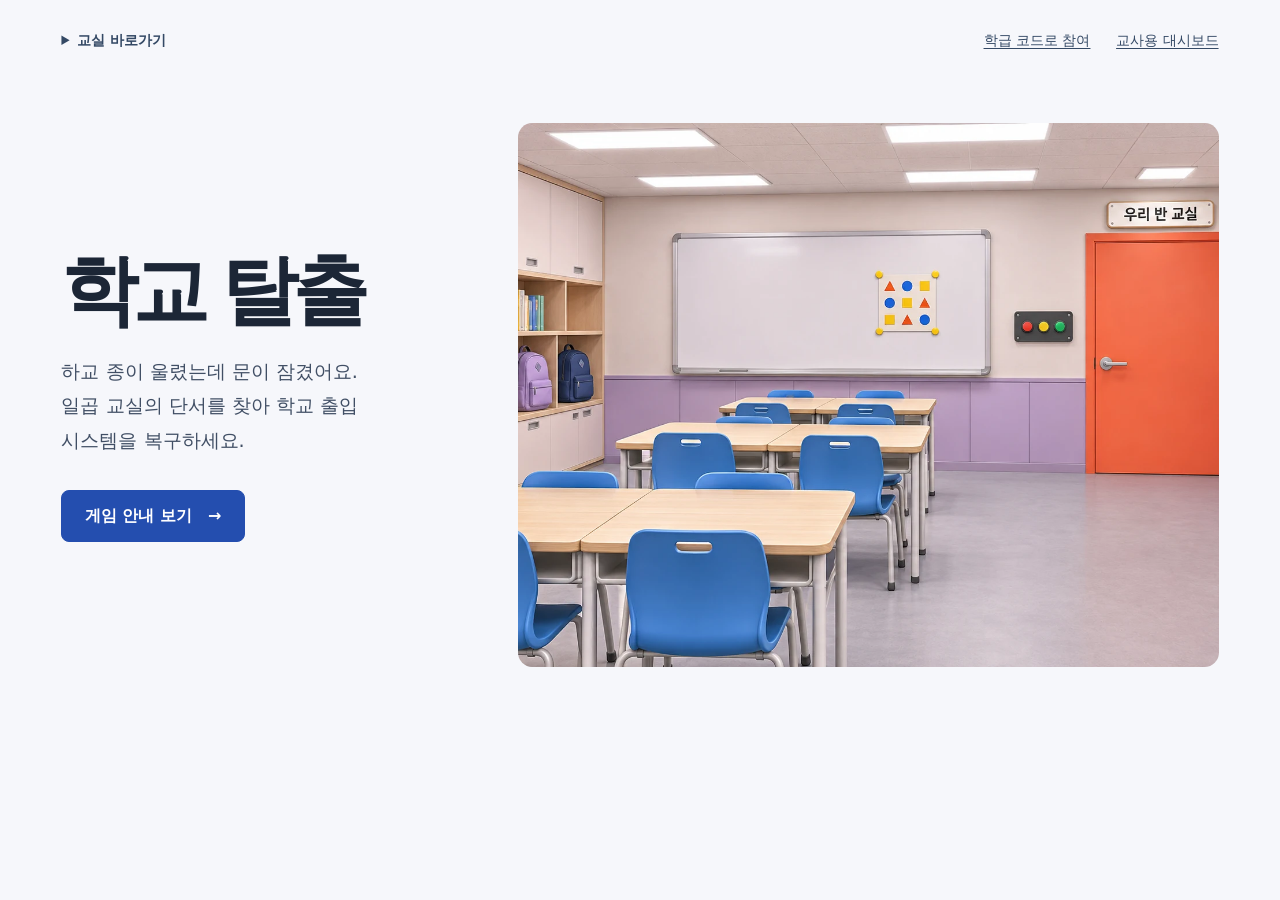
==== commit cf050a48: "Give the student game a title page and a guide before starting" ====
--- a/index.html
+++ b/index.html
@@ -3,58 +3,59 @@
 <head>
   <meta charset="utf-8">
   <meta name="viewport" content="width=device-width,initial-scale=1,viewport-fit=cover">
-  <meta name="theme-color" content="#f4f6f7">
-  <title>학교 탈출 · 우리 반 교실</title>
+  <meta name="theme-color" content="#f6f7fb">
+  <meta name="description" content="단서를 찾고 일곱 교실의 퍼즐을 푸는 1인칭 학교 방탈출 게임">
+  <title>학교 탈출</title>
   <link rel="icon" href="data:,">
-  <link rel="stylesheet" href="music.css?v=layout51">
-  <link rel="stylesheet" href="route-ui.css?v=school62">
-  <link rel="stylesheet" href="ct-devices.css?v=school62">
-  <link rel="stylesheet" href="lesson.css?v=survey1">
+  <link rel="stylesheet" href="school-start.css?v=entry66">
+  <script src="class-records.js?v=survey1" defer></script>
+  <script src="review-rooms.js?v=entry66" defer></script>
+  <script src="school-routes.js?v=entry66" defer></script>
+  <script src="school-map.js?v=entry66" defer></script>
+  <script src="school-start.js?v=entry66" defer></script>
 </head>
-<body data-room="classroom">
-  <main id="musicGame" aria-label="학교 탈출 우리 반 교실">
-    <canvas id="roomView" tabindex="0" aria-label="우리 반 교실 내부. 바닥을 눌러 이동하고 화면을 끌어 둘러보세요."></canvas>
-    <header class="room-head">
-      <strong class="school">우리 반 교실</strong>
-      <nav aria-label="메뉴"><button id="bag" type="button" hidden>찾은 단서</button><button id="map" type="button">안내도</button></nav>
+<body>
+  <div class="entry-shell">
+    <header class="entry-nav">
+      <details id="entryJump">
+        <summary>교실 바로가기</summary>
+        <nav id="roomLinks" aria-label="검토용 교실 바로가기"></nav>
+      </details>
+      <nav class="class-links" aria-label="학급 메뉴">
+        <a href="join.html">학급 코드로 참여</a>
+        <a href="teacher.html">교사용 대시보드</a>
+      </nav>
+      <span id="studentIdentity" hidden></span>
     </header>
-    <div id="spots" aria-label="조사할 물건"></div>
-    <footer class="room-foot">
-      <div class="movement" aria-label="이동">
-        <button id="left" type="button" aria-label="왼쪽 보기">‹</button>
-        <button id="walk" type="button" aria-label="한 걸음 앞으로">↑</button>
-        <button id="stepBack" type="button" aria-label="한 걸음 뒤로">↓</button>
-        <button id="right" type="button" aria-label="오른쪽 보기">›</button>
-      </div>
-    </footer>
-    <div id="escape" class="room-transfer" role="status" hidden></div>
-    <dialog id="inspect" aria-labelledby="panelTitle">
-      <div class="panel-top"><h1 id="panelTitle"></h1><button id="dismiss" type="button" aria-label="닫기">×</button></div>
-      <div id="panelBody"></div>
-    </dialog>
-    <noscript>게임을 플레이하려면 자바스크립트를 켜 주세요.</noscript>
-  </main>
-  <script src="vendor/gl-matrix.min.js"></script>
-  <script src="vendor/earcut.min.js"></script>
-  <script src="webgl/model.js?v=webgl50"></script>
-  <script src="webgl/geometry.js?v=webgl50"></script>
-  <script src="webgl/picking.js?v=webgl50"></script>
-  <script src="webgl/shaders.js?v=webgl50"></script>
-  <script src="webgl/renderer.js?v=webgl50"></script>
-  <script src="class-records.js?v=survey1"></script>
-  <script src="review-rooms.js?v=school62"></script>
-  <script src="school-routes.js?v=school62"></script>
-  <script src="school-map.js?v=school62"></script>
-  <script src="school-puzzles.js?v=school62"></script>
-  <script src="ct-devices.js?v=school62"></script>
-  <script src="ct-panels.js?v=school62"></script>
-  <script src="music-art.js?v=webgl50"></script>
-  <script src="music-world.js?v=room60"></script>
-  <script src="interior-artwork.js?v=webgl50"></script>
-  <script src="school-corridor.js?v=webgl50"></script>
-  <script src="school-interiors.js?v=school62"></script>
-  <script src="classroom-interior.js?v=school62"></script>
-  <script src="school-room-art.js?v=school62"></script>
-  <script src="school-room.js?v=school62"></script>
+    <main>
+      <section id="cover" aria-labelledby="gameTitle" class="entry-cover">
+        <div class="cover-copy">
+          <h1 id="gameTitle" tabindex="-1">학교 탈출</h1>
+          <p>하교 종이 울렸는데 문이 잠겼어요.<br>일곱 교실의 단서를 찾아 학교 출입 시스템을 복구하세요.</p>
+          <button type="button" class="primary" id="openGuide">게임 안내 보기 <span aria-hidden="true">→</span></button>
+        </div>
+        <img class="cover-art" src="rooms/interiors/classroom-approved.webp" width="1672" height="941" alt="보라색 벽과 파란 의자, 잠긴 주황색 문이 있는 우리 반 교실">
+      </section>
+      <section id="guide" aria-labelledby="guideTitle" hidden>
+        <button type="button" class="back" id="showCover">← 첫 화면</button>
+        <h2 id="guideTitle" tabindex="-1">게임 안내</h2>
+        <p class="guide-goal">10분 안에 컴퓨터실에서 학교 출입문을 여세요.</p>
+        <ul class="how-to">
+          <li>바닥을 누르면 이동하고, 화면을 끌면 방향을 바꿀 수 있어요.</li>
+          <li>물건을 눌러 단서를 찾으세요. 문 옆 장치에서 문제를 확인할 수 있어요.</li>
+          <li>퍼즐을 풀면 다음 교실로 이동해요. 힌트를 한 번 보면 <strong>30초</strong>가 줄어요.</li>
+        </ul>
+        <h3>교실 순서</h3>
+        <div id="entryRoute"></div>
+        <p class="save-note" id="saveNote" hidden></p>
+        <div class="guide-actions">
+          <button type="button" id="startGame" class="primary">우리 반 교실에서 시작</button>
+          <button type="button" id="returnGame" hidden></button>
+        </div>
+        <p role="alert" id="entryError" hidden></p>
+      </section>
+      <noscript>게임을 시작하려면 브라우저에서 자바스크립트를 켜 주세요.</noscript>
+    </main>
+  </div>
 </body>
 </html>
--- a/school-start.css
+++ b/school-start.css
@@ -0,0 +1,62 @@
+:root {
+  color-scheme: light;
+  font-family: "Malgun Gothic", "Apple SD Gothic Neo", system-ui, sans-serif;
+  color: #1c2636;
+  background: #f6f7fb;
+  word-break: keep-all;
+}
+* { box-sizing: border-box; }
+[hidden] { display: none !important; }
+body { margin: 0; }
+button, a { font: inherit; }
+button, summary { cursor: pointer; }
+button { border: 1px solid #98a7c0; border-radius: .5rem; padding: .8rem 1.15rem; color: #21375e; background: #fff; font-weight: 700; }
+button.primary { color: white; background: #244eaf; border-color: #244eaf; }
+button.primary:hover { background: #183b8f; }
+button:disabled { cursor: wait; opacity: .65; }
+a { color: #344965; text-underline-offset: .22em; }
+:focus-visible { outline: 3px solid #ba421c; outline-offset: 4px; }
+h1:focus, h2:focus { outline: none; }
+.entry-shell { max-width: 82rem; margin: auto; padding: 0 clamp(1.1rem, 4.8vw, 4rem) 2.7rem; }
+.entry-nav { display: flex; align-items: center; justify-content: space-between; gap: 1rem; min-height: 5rem; }
+.entry-nav details { position: relative; z-index: 2; }
+.entry-nav summary { min-height: 2.75rem; align-content: center; font-size: .9rem; font-weight: 700; color: #344965; }
+#roomLinks { position: absolute; top: 100%; left: 0; display: grid; width: 10rem; padding: .35rem; background: white; border: 1px solid #c8d1de; border-radius: .55rem; box-shadow: 0 .4rem 1.3rem #1629441a; }
+#roomLinks a { padding: .6rem .8rem; text-decoration: none; border-radius: .3rem; }
+#roomLinks a:hover { background: #eef2fb; }
+.class-links { display: flex; gap: clamp(.6rem, 2vw, 1.6rem); font-size: .88rem; }
+.class-links a { padding: .55rem 0; }
+#studentIdentity { font-size:.9rem; font-weight:700; }
+.entry-cover { display: grid; grid-template-columns: minmax(16rem, .78fr) minmax(0, 1.35fr); align-items: center; gap: clamp(2rem, 4vw, 4rem); min-height: min(70vh, 46rem); }
+.cover-copy h1 { margin: 0; font-size: clamp(3.3rem, 6vw, 5.8rem); line-height: 1.12; letter-spacing: -.09em; }
+.cover-copy p { margin: 1.3rem 0 2rem; max-width: 23rem; color: #414f65; font-size: clamp(1.03rem, 1.5vw, 1.22rem); line-height: 1.8; }
+.cover-copy button { padding: .9rem 1.4rem; }
+.cover-copy button span { margin-left: .65rem; }
+.cover-art { display: block; width: 100%; height: clamp(19rem, 44vw, 34rem); object-fit: cover; object-position: 76% 50%; border-radius: .9rem; }
+#guide { max-width: 50rem; margin: clamp(.8rem, 3vh, 2.5rem) auto; }
+.back { border: 0; padding: .55rem 0; background: transparent; font-size: .9rem; }
+#guide h2 { margin: .75rem 0 .4rem; font-size: clamp(2rem, 5vw, 3.1rem); line-height: 1.2; letter-spacing: -.06em; }
+.guide-goal { font-size: clamp(1.1rem, 2vw, 1.3rem); font-weight: 700; margin: .8rem 0; }
+.how-to { margin: .7rem 0 1.5rem; padding-left: 1.3rem; color: #39485b; line-height: 1.65; }
+.how-to li + li { margin-top: .25rem; }
+#guide h3 { margin: 0 0 .55rem; font-size: 1rem; }
+.school-route-plan { list-style: none; display: flex; flex-wrap: wrap; gap: .25rem .7rem; padding: .8rem 0; margin: 0 0 1.4rem; border-block: 1px solid #c9d2df; align-items: baseline; }
+.school-route-plan li { display: inline-flex; align-items: baseline; gap: .55rem; line-height: 1.7; font-size: .94rem; }
+.school-route-plan li + li::before { content: '›'; color: #69788f; }
+.school-route-plan li[aria-current], .school-route-plan li:last-child { color: #244eaf; }
+.school-route-plan small { display:none; }
+.guide-actions { display: flex; flex-wrap: wrap; gap: .65rem; }
+.guide-actions .primary { order: -1; }
+.save-note, #entryError { margin: .6rem 0 1rem; font-size: .93rem; line-height: 1.6; }
+#entryError { color: #a03025; }
+@media (max-width: 43rem) {
+  .entry-shell { padding-bottom: 1.4rem; }
+  .entry-nav { min-height: 3.9rem; gap: .5rem; }
+  .entry-nav summary, .class-links { font-size: .79rem; }
+  .entry-cover { min-height: 0; display: flex; flex-direction: column; align-items: stretch; gap: 1.4rem; }
+  .cover-art { order: -1; height: clamp(10.5rem, 48vw, 18rem); object-position: 68% 50%; }
+  .cover-copy h1 { font-size: clamp(2.9rem, 12vw, 4rem); }
+  .cover-copy p { margin: .7rem 0 1rem; }
+  #guide { margin-top: .15rem; }
+  .guide-actions button { min-height: 2.9rem; }
+}
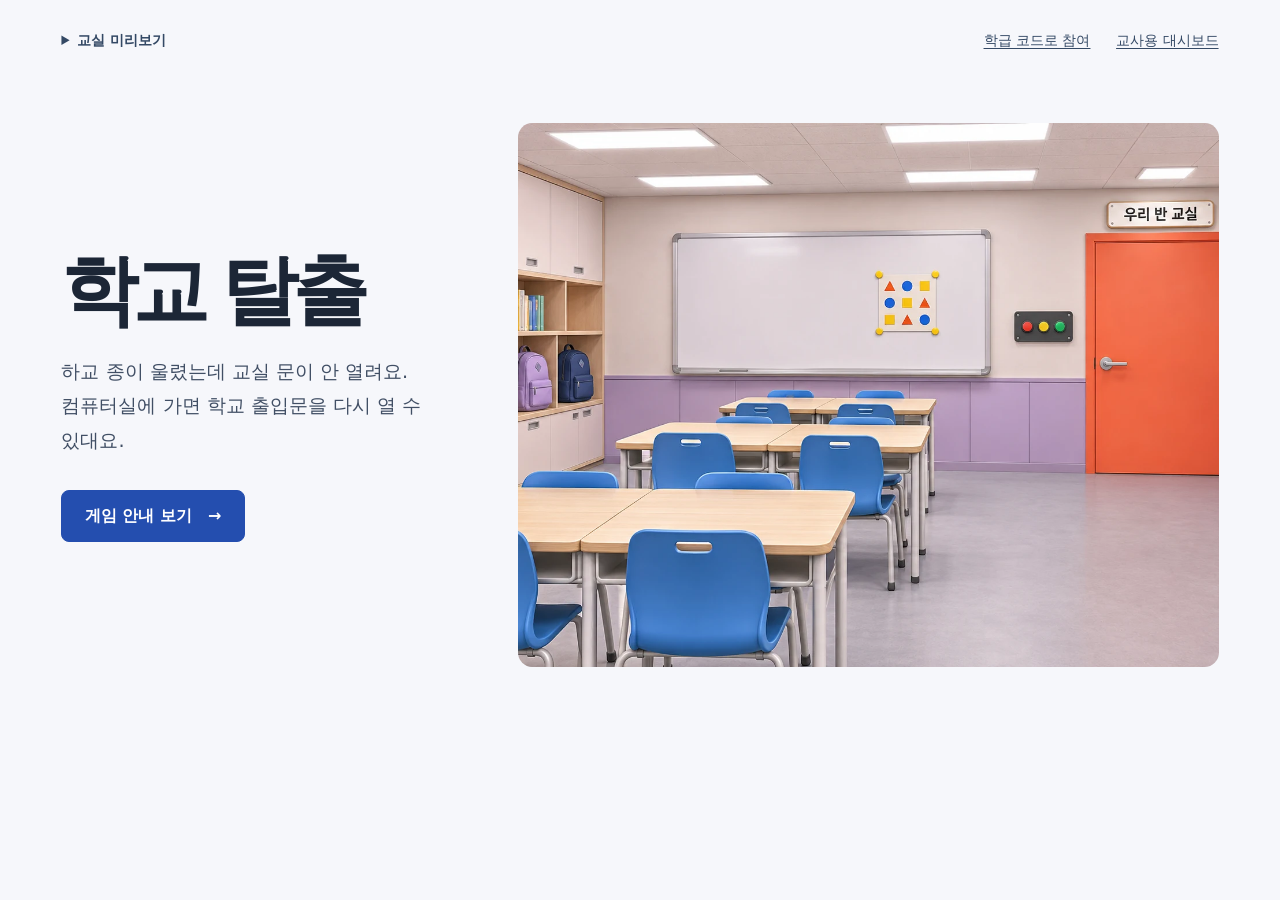
==== commit 90d30817: "Match classroom clues and feedback to the puzzles students play" ====
--- a/index.html
+++ b/index.html
@@ -7,18 +7,18 @@
   <meta name="description" content="단서를 찾고 일곱 교실의 퍼즐을 푸는 1인칭 학교 방탈출 게임">
   <title>학교 탈출</title>
   <link rel="icon" href="data:,">
-  <link rel="stylesheet" href="school-start.css?v=entry66">
+  <link rel="stylesheet" href="school-start.css?v=school67">
   <script src="class-records.js?v=survey1" defer></script>
-  <script src="review-rooms.js?v=entry66" defer></script>
+  <script src="review-rooms.js?v=school67" defer></script>
   <script src="school-routes.js?v=entry66" defer></script>
-  <script src="school-map.js?v=entry66" defer></script>
-  <script src="school-start.js?v=entry66" defer></script>
+  <script src="school-map.js?v=school67" defer></script>
+  <script src="school-start.js?v=school67" defer></script>
 </head>
 <body>
   <div class="entry-shell">
     <header class="entry-nav">
       <details id="entryJump">
-        <summary>교실 바로가기</summary>
+        <summary>교실 미리보기</summary>
         <nav id="roomLinks" aria-label="검토용 교실 바로가기"></nav>
       </details>
       <nav class="class-links" aria-label="학급 메뉴">
@@ -31,7 +31,7 @@
       <section id="cover" aria-labelledby="gameTitle" class="entry-cover">
         <div class="cover-copy">
           <h1 id="gameTitle" tabindex="-1">학교 탈출</h1>
-          <p>하교 종이 울렸는데 문이 잠겼어요.<br>일곱 교실의 단서를 찾아 학교 출입 시스템을 복구하세요.</p>
+          <p>하교 종이 울렸는데 교실 문이 안 열려요.<br>컴퓨터실에 가면 학교 출입문을 다시 열 수 있대요.</p>
           <button type="button" class="primary" id="openGuide">게임 안내 보기 <span aria-hidden="true">→</span></button>
         </div>
         <img class="cover-art" src="rooms/interiors/classroom-approved.webp" width="1672" height="941" alt="보라색 벽과 파란 의자, 잠긴 주황색 문이 있는 우리 반 교실">
@@ -39,11 +39,11 @@
       <section id="guide" aria-labelledby="guideTitle" hidden>
         <button type="button" class="back" id="showCover">← 첫 화면</button>
         <h2 id="guideTitle" tabindex="-1">게임 안내</h2>
-        <p class="guide-goal">10분 안에 컴퓨터실에서 학교 출입문을 여세요.</p>
+        <p class="guide-goal">일곱 교실을 지나 10분 안에 하교할 수 있을까요?</p>
         <ul class="how-to">
-          <li>바닥을 누르면 이동하고, 화면을 끌면 방향을 바꿀 수 있어요.</li>
-          <li>물건을 눌러 단서를 찾으세요. 문 옆 장치에서 문제를 확인할 수 있어요.</li>
-          <li>퍼즐을 풀면 다음 교실로 이동해요. 힌트를 한 번 보면 <strong>30초</strong>가 줄어요.</li>
+          <li>가고 싶은 곳의 바닥을 누르세요. 화면을 끌면 몸을 돌릴 수 있어요.</li>
+          <li>문 옆 장치를 누르면 그 방의 문제가 나와요. 주변 물건을 눌러 단서를 찾아보세요.</li>
+          <li>퍼즐을 풀면 문이 열리고 다음 교실로 넘어가요. 힌트를 한 번 보면 <strong>30초</strong>가 줄어요.</li>
         </ul>
         <h3>교실 순서</h3>
         <div id="entryRoute"></div>
--- a/school-start.css
+++ b/school-start.css
@@ -43,7 +43,7 @@
 .school-route-plan { list-style: none; display: flex; flex-wrap: wrap; gap: .25rem .7rem; padding: .8rem 0; margin: 0 0 1.4rem; border-block: 1px solid #c9d2df; align-items: baseline; }
 .school-route-plan li { display: inline-flex; align-items: baseline; gap: .55rem; line-height: 1.7; font-size: .94rem; }
 .school-route-plan li + li::before { content: '›'; color: #69788f; }
-.school-route-plan li[aria-current], .school-route-plan li:last-child { color: #244eaf; }
+.school-route-plan li:first-child, .school-route-plan li:last-child { color: #244eaf; }
 .school-route-plan small { display:none; }
 .guide-actions { display: flex; flex-wrap: wrap; gap: .65rem; }
 .guide-actions .primary { order: -1; }
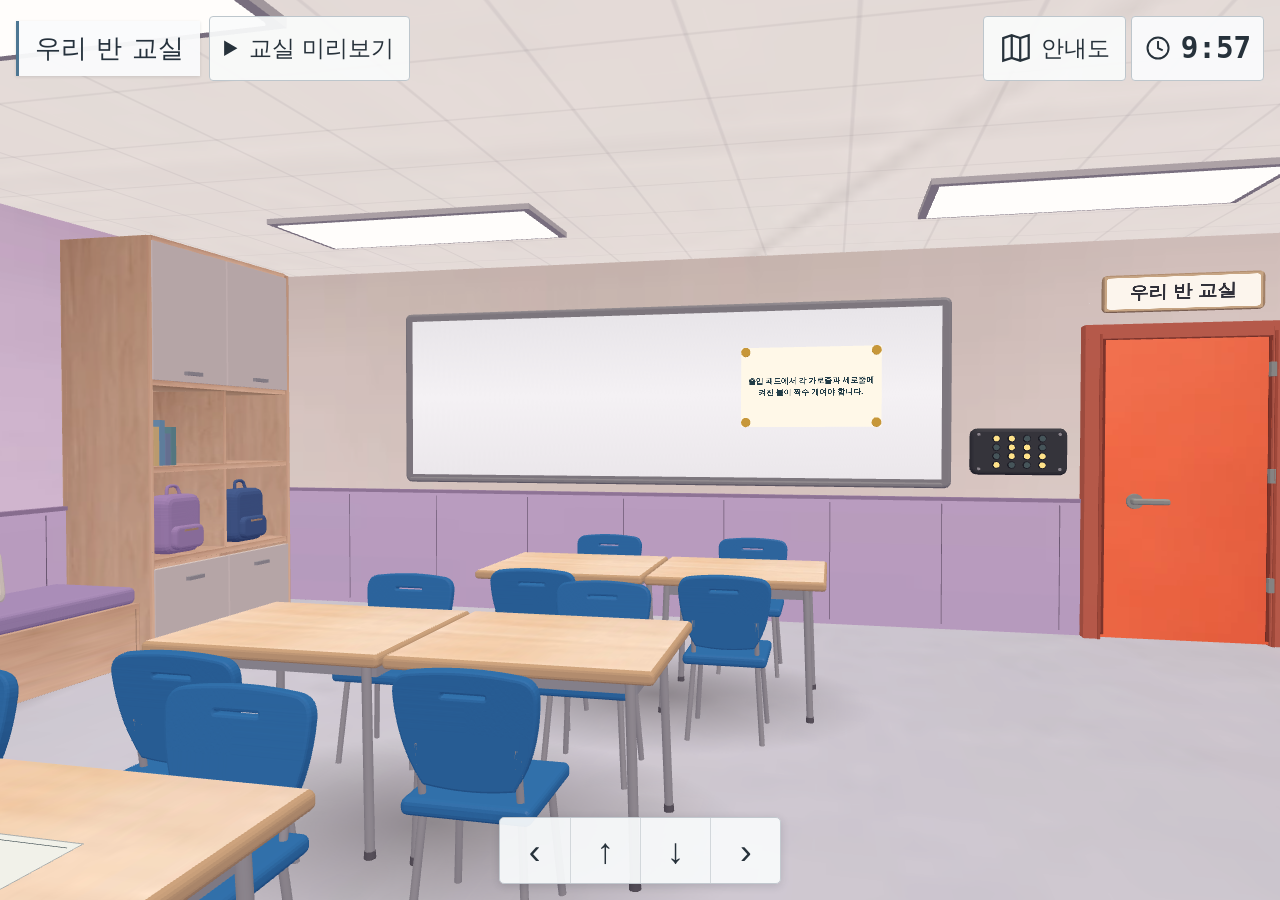
==== commit b1e0729f: "Open the student link directly in the classroom" ====
--- a/index.html
+++ b/index.html
@@ -3,59 +3,60 @@
 <head>
   <meta charset="utf-8">
   <meta name="viewport" content="width=device-width,initial-scale=1,viewport-fit=cover">
-  <meta name="theme-color" content="#f6f7fb">
-  <meta name="description" content="단서를 찾고 일곱 교실의 퍼즐을 푸는 1인칭 학교 방탈출 게임">
-  <title>학교 탈출</title>
+  <meta name="theme-color" content="#f4f6f7">
+  <meta name="description" content="우리 반 교실에서 시작해 일곱 교실의 수수께끼를 풀고 하교하는 1인칭 방탈출 게임">
+  <title>학교 탈출 · 우리 반 교실</title>
   <link rel="icon" href="data:,">
-  <link rel="stylesheet" href="school-start.css?v=school67">
-  <script src="class-records.js?v=survey1" defer></script>
-  <script src="review-rooms.js?v=school67" defer></script>
-  <script src="school-routes.js?v=entry66" defer></script>
-  <script src="school-map.js?v=school67" defer></script>
-  <script src="school-start.js?v=school67" defer></script>
+  <link rel="stylesheet" href="music.css?v=direct68">
+  <link rel="stylesheet" href="route-ui.css?v=direct68">
+  <link rel="stylesheet" href="ct-devices.css?v=school67">
+  <link rel="stylesheet" href="lesson.css?v=survey1">
 </head>
-<body>
-  <div class="entry-shell">
-    <header class="entry-nav">
-      <details id="entryJump">
-        <summary>교실 미리보기</summary>
-        <nav id="roomLinks" aria-label="검토용 교실 바로가기"></nav>
-      </details>
-      <nav class="class-links" aria-label="학급 메뉴">
-        <a href="join.html">학급 코드로 참여</a>
-        <a href="teacher.html">교사용 대시보드</a>
-      </nav>
-      <span id="studentIdentity" hidden></span>
+<body data-room="classroom">
+  <main id="musicGame" aria-label="학교 탈출 우리 반 교실">
+    <canvas id="roomView" tabindex="0" aria-label="우리 반 교실 내부. 바닥을 눌러 이동하고 화면을 끌어 둘러보세요."></canvas>
+    <header class="room-head">
+      <strong class="school">우리 반 교실</strong>
+      <nav aria-label="메뉴"><button id="bag" type="button" hidden>찾은 단서</button><button id="map" type="button">안내도</button></nav>
     </header>
-    <main>
-      <section id="cover" aria-labelledby="gameTitle" class="entry-cover">
-        <div class="cover-copy">
-          <h1 id="gameTitle" tabindex="-1">학교 탈출</h1>
-          <p>하교 종이 울렸는데 교실 문이 안 열려요.<br>컴퓨터실에 가면 학교 출입문을 다시 열 수 있대요.</p>
-          <button type="button" class="primary" id="openGuide">게임 안내 보기 <span aria-hidden="true">→</span></button>
-        </div>
-        <img class="cover-art" src="rooms/interiors/classroom-approved.webp" width="1672" height="941" alt="보라색 벽과 파란 의자, 잠긴 주황색 문이 있는 우리 반 교실">
-      </section>
-      <section id="guide" aria-labelledby="guideTitle" hidden>
-        <button type="button" class="back" id="showCover">← 첫 화면</button>
-        <h2 id="guideTitle" tabindex="-1">게임 안내</h2>
-        <p class="guide-goal">일곱 교실을 지나 10분 안에 하교할 수 있을까요?</p>
-        <ul class="how-to">
-          <li>가고 싶은 곳의 바닥을 누르세요. 화면을 끌면 몸을 돌릴 수 있어요.</li>
-          <li>문 옆 장치를 누르면 그 방의 문제가 나와요. 주변 물건을 눌러 단서를 찾아보세요.</li>
-          <li>퍼즐을 풀면 문이 열리고 다음 교실로 넘어가요. 힌트를 한 번 보면 <strong>30초</strong>가 줄어요.</li>
-        </ul>
-        <h3>교실 순서</h3>
-        <div id="entryRoute"></div>
-        <p class="save-note" id="saveNote" hidden></p>
-        <div class="guide-actions">
-          <button type="button" id="startGame" class="primary">우리 반 교실에서 시작</button>
-          <button type="button" id="returnGame" hidden></button>
-        </div>
-        <p role="alert" id="entryError" hidden></p>
-      </section>
-      <noscript>게임을 시작하려면 브라우저에서 자바스크립트를 켜 주세요.</noscript>
-    </main>
-  </div>
+    <div id="spots" aria-label="조사할 물건"></div>
+    <footer class="room-foot">
+      <div class="movement" aria-label="이동">
+        <button id="left" type="button" aria-label="왼쪽 보기">‹</button>
+        <button id="walk" type="button" aria-label="한 걸음 앞으로">↑</button>
+        <button id="stepBack" type="button" aria-label="한 걸음 뒤로">↓</button>
+        <button id="right" type="button" aria-label="오른쪽 보기">›</button>
+      </div>
+    </footer>
+    <div id="escape" class="room-transfer" role="status" hidden></div>
+    <dialog id="inspect" aria-labelledby="panelTitle">
+      <div class="panel-top"><h1 id="panelTitle"></h1><button id="dismiss" type="button" aria-label="닫기">×</button></div>
+      <div id="panelBody"></div>
+    </dialog>
+    <noscript>게임을 플레이하려면 자바스크립트를 켜 주세요.</noscript>
+  </main>
+  <script src="vendor/gl-matrix.min.js"></script>
+  <script src="vendor/earcut.min.js"></script>
+  <script src="webgl/model.js?v=webgl50"></script>
+  <script src="webgl/geometry.js?v=webgl50"></script>
+  <script src="webgl/picking.js?v=webgl50"></script>
+  <script src="webgl/shaders.js?v=webgl50"></script>
+  <script src="webgl/renderer.js?v=webgl50"></script>
+  <script src="class-records.js?v=survey1"></script>
+  <script src="review-rooms.js?v=direct68"></script>
+  <script src="school-routes.js?v=entry66"></script>
+  <script src="school-start.js?v=direct68"></script>
+  <script src="school-map.js?v=school67"></script>
+  <script src="school-puzzles.js?v=school67"></script>
+  <script src="ct-devices.js?v=school67"></script>
+  <script src="ct-panels.js?v=school67"></script>
+  <script src="music-art.js?v=webgl50"></script>
+  <script src="music-world.js?v=room60"></script>
+  <script src="interior-artwork.js?v=webgl50"></script>
+  <script src="school-corridor.js?v=webgl50"></script>
+  <script src="school-interiors.js?v=school67"></script>
+  <script src="classroom-interior.js?v=school62"></script>
+  <script src="school-room-art.js?v=school64"></script>
+  <script src="school-room.js?v=direct68"></script>
 </body>
 </html>
--- a/music.css
+++ b/music.css
@@ -0,0 +1,258 @@
+:root{
+  font-family:"Malgun Gothic","Apple SD Gothic Neo",system-ui,sans-serif;
+  font-size:clamp(112.5%, calc(77% + .48vw + .55vh), 260%);
+  color:#242b32;background:#e6e9ed;font-synthesis:none;color-scheme:light;
+  --control-height:2.75rem;
+  --gutter:clamp(8px,1.8vmin,1.25rem);
+  --edge-top:max(var(--gutter),env(safe-area-inset-top));
+  --edge-right:max(var(--gutter),env(safe-area-inset-right));
+  --edge-bottom:max(var(--gutter),env(safe-area-inset-bottom));
+  --edge-left:max(var(--gutter),env(safe-area-inset-left));
+}
+*{box-sizing:border-box}body{margin:0}button,a{font:inherit;touch-action:manipulation}button{cursor:pointer}button:focus-visible,a:focus-visible,summary:focus-visible,#roomView:focus-visible{outline:3px solid #316db4;outline-offset:3px}[hidden]{display:none!important}
+#musicGame{width:100%;height:100vh;height:100dvh;position:relative;isolation:isolate;overflow:hidden;background:#e1e6e9}
+#roomView,#spots,.flat-viewport{position:absolute;inset:0;width:100%;height:100%}
+#roomView{touch-action:none;cursor:grab;display:block}#roomView:active{cursor:grabbing}
+.flat-viewport{overflow:hidden;pointer-events:none}.flat-cube{position:absolute;left:50%;top:50%;width:0;height:0;transform-style:preserve-3d}.flat-cube .painted-face{position:absolute;width:1025px;height:1025px;left:-512.5px;top:-512.5px;backface-visibility:hidden}
+.room-head,.room-foot{position:absolute;z-index:2;left:0;right:0;display:flex;align-items:center;justify-content:space-between;padding:var(--edge-top) var(--edge-right) var(--edge-bottom) var(--edge-left);pointer-events:none}
+.room-head{top:0}.room-foot{bottom:0;justify-content:center}.school{font-size:1rem;font-weight:650;display:flex;align-items:center;gap:.5rem;color:#25313c;background:#fafbfcf2;padding:.44rem .69rem;border-left:3px solid #4d7793;box-shadow:0 1px 3px #101b251e}.school span{font:500 .75rem/1 system-ui;color:#586775;font-variant-numeric:tabular-nums}
+.room-head nav,.movement{display:flex;pointer-events:auto}.room-head nav{gap:5px}
+button,.main-button{color:#27323b;border:1px solid #bdc6cc;background:#fafbfc;border-radius:4px;padding:.5rem .8rem;font-weight:500;font-size:.9375rem}
+button:hover,a.main-button:hover{background:#e8edf0}.room-head button{background:#fafbfbed}
+.movement{background:#f8fafbee;box-shadow:0 2px 8px #20293627;border:1px solid #c2c9cf;border-radius:5px;overflow:hidden}.movement button{min-width:3rem;height:var(--control-height);border:0;border-radius:0;padding:0;font:1.5rem/1 Arial,sans-serif;background:transparent}.movement button+button{border-left:1px solid #d2d7db}
+#spots{pointer-events:none}.spot{position:absolute;transform:translate(-50%,-50%);pointer-events:auto;width:42px;height:42px;border:0;background:transparent!important;padding:0;color:#28323b;display:grid;place-items:center}
+.spot::before{content:'+';display:grid;place-items:center;width:20px;height:20px;background:#fff;border-radius:50%;border:1px solid #657682;box-shadow:0 1px 4px #22314050;font:17px/1 Arial}.spot span{position:absolute;left:calc(50% + 13px);background:#f7f9fa;color:#26333d;border:1px solid #b7c2c9;box-shadow:0 1px 3px #162a3b21;padding:4px 7px;border-radius:3px;font-size:12px;white-space:nowrap;opacity:0;pointer-events:none}.spot:hover span,.spot:focus-visible span,.spot[data-object=lock] span{opacity:1}.spot.label-left span{left:auto;right:calc(50% + 13px)}
+#escape{position:absolute;z-index:3;bottom:72px;left:50%;transform:translateX(-50%);width:max-content;max-width:calc(100% - 24px);display:flex;align-items:center;gap:18px;padding:12px 16px;background:#fafbfc;box-shadow:0 3px 20px #14202b23;border:1px solid #cbd2d8;border-radius:6px}#escape>div{display:flex;gap:7px}#escape b{font-size:16px}
+.main-button,button.primary{background:#395f79;color:white;border-color:#395f79;text-decoration:none}.main-button:hover,button.primary:hover{background:#2d5068}
+dialog{
+  --panel-width:clamp(28rem,52vw,42rem);
+  --panel-padding:clamp(.75rem,2vmin,1.35rem);
+  position:fixed;
+  inset:var(--edge-top) var(--edge-right) var(--edge-bottom) var(--edge-left);
+  margin:auto;
+  width:var(--panel-width);
+  max-width:calc(100% - var(--edge-left) - var(--edge-right));
+  max-height:calc(100vh - var(--edge-top) - var(--edge-bottom));
+  max-height:calc(100dvh - var(--edge-top) - var(--edge-bottom));
+  overflow:hidden;
+  padding:0;
+  background:white;
+  color:#242b32;
+  border:1px solid #c9cfd4;
+  border-radius:6px;
+  box-shadow:0 8px 40px #18212c32;
+}
+dialog[open]{display:flex;flex-direction:column}
+dialog[data-panel=lock]{--panel-width:clamp(25rem,46vw,35rem)}
+dialog:is([data-panel=shelf],[data-panel=ball-locker],[data-panel=mixer],[data-panel=card-drawer]){
+  --panel-width:clamp(25rem,70vw,34rem);
+  top:auto;
+  margin:0 auto;
+}
+/* The device camera uses the same breakpoint to leave the instrument in view. */
+@media(min-width:800px) and (min-aspect-ratio:5/4){
+  dialog:is([data-panel=shelf],[data-panel=ball-locker],[data-panel=mixer],[data-panel=card-drawer]){
+    --panel-width:clamp(18rem,33vw,32rem);
+    top:var(--edge-top);left:auto;
+    margin:auto 0;
+  }
+}
+#panelBody{
+  container-type:inline-size;
+  min-width:0;
+  min-height:0;
+  overflow-y:auto;
+  overscroll-behavior:contain;
+  padding:0 var(--panel-padding) var(--panel-padding);
+}
+dialog::backdrop{background:#18243046}
+.panel-top{
+  display:flex;
+  flex:none;
+  align-items:center;
+  justify-content:space-between;
+  gap:.75rem;
+  padding:var(--panel-padding) var(--panel-padding) .5rem;
+}
+h1{font-size:1.4rem;line-height:1.35;font-weight:650;margin:0;letter-spacing:-.035em}
+#dismiss{flex:none;color:#53616d;background:none;border:0;padding:0;width:var(--control-height);height:var(--control-height);font:1.75rem/1 Arial}
+dialog p{font-size:1rem;line-height:1.5;margin:.375rem 0 .75rem;word-break:keep-all;overflow-wrap:anywhere}
+.clue-sheet{padding:clamp(10px,1.2vw,18px);border:1px solid #d6dde0;background:repeating-linear-gradient(transparent 0 21px,#e4e9ed 21px 22px),#fafcfd}
+.samples{display:grid;grid-template-columns:repeat(2,minmax(0,1fr));gap:clamp(8px,1.2vw,18px)}
+.sample{display:flex;align-items:center;justify-content:center;gap:clamp(6px,1vw,14px);min-width:0;white-space:nowrap;color:#273a4a;font:clamp(26px,2.4vw,36px) Georgia,serif}
+.clock-face{
+  display:block;
+  width:min(100%,clamp(200px,32vh,320px));
+  width:min(100%,clamp(200px,32dvh,320px));
+  height:auto;
+  aspect-ratio:1;
+  margin:4px auto 16px;
+}
+.readout{text-align:center;color:#394d5c;font-variant-numeric:tabular-nums}.readout:empty{display:none}
+.tabs{display:grid;grid-template-columns:repeat(4,minmax(0,1fr));gap:6px}
+.tabs button{display:flex;align-items:center;justify-content:center;gap:4px;min-width:0;min-height:48px;padding:4px;font-size:clamp(14px,1.4vw,18px)}
+.tabs svg{flex:none;width:clamp(22px,2.5vw,32px);height:auto}
+.tabs [aria-pressed=true]{background:#e5eef4;border-color:#7597ac;color:#214861}
+.actions:not(:empty){display:flex;justify-content:center;margin-top:.75rem}.hint{border-top:1px solid #dde2e6;margin-top:.875rem;padding-top:.625rem}.hint button{min-height:var(--control-height)}.hint p{margin:0}
+.hint-confirm{--panel-width:clamp(22rem,36vw,28rem)}
+.hint-confirm::backdrop{background:#18243032}
+.hint-confirm form{padding:var(--panel-padding);overflow:auto}
+.hint-confirm p{margin:0}
+.hint-confirm .actions{flex-direction:row;justify-content:flex-end;margin-top:18px}
+.hint-confirm .actions button{width:auto;min-width:4.625rem;min-height:var(--control-height);font-size:.9375rem}
+.switches{display:flex;align-items:center;justify-content:center;gap:14px;padding:16px;background:#e7ecef;border:1px solid #cdd5da;border-radius:5px}
+.digit{display:grid;justify-items:center;gap:5px}.digit small{display:none}
+.digit button{width:4.5rem;padding:3px;min-height:var(--control-height);font-size:1.125rem}
+.digit output{width:4.5rem;text-align:center;background:white;border:1px solid #cad1d5;border-radius:3px;font:2.75rem/1.3 "Consolas",monospace;color:#26323b}
+.map-list{display:grid;grid-template-columns:repeat(2,minmax(0,1fr));gap:8px}
+.map-list a{display:flex;align-items:center;min-height:48px;border:1px solid #c8d0d6;padding:12px;color:#345066;text-decoration:none;border-radius:3px;font-size:16px;line-height:1.4;word-break:keep-all}
+@media(max-width:600px){#escape{display:grid;text-align:center;gap:8px}}
+.sr-only{position:absolute;width:1px;height:1px;margin:-1px;overflow:hidden;clip-path:inset(50%);white-space:nowrap}
+#escape{bottom:var(--edge-bottom);max-width:calc(100% - var(--edge-left) - var(--edge-right));background:transparent;border:0;padding:0;box-shadow:none}
+.spot::before{content:'';width:12px;height:12px;background:#fff;border:3px solid #50666b;box-shadow:0 0 0 2px #fff,0 1px 6px #142d3966}
+@media(max-width:350px){.room-foot{justify-content:center}}
+.spot{width:44px;height:44px}
+.design-preview .spot::before,.design-preview .spot span{display:none}
+.design-preview .spot:focus-visible{outline-offset:0}
+.design-preview .spot{border-radius:3px;touch-action:none}
+.design-preview .clue-sheet{background:linear-gradient(135deg,#fafaf2,#eeeee3);border:1px solid #d8d8cb;box-shadow:inset -4px -3px 7px #d8d9ca}
+.actions{flex-direction:column;align-items:center;gap:7px}
+.actions button{width:100%;max-width:22.5rem;min-height:var(--control-height);font-size:1rem;font-weight:650}
+.actions button.primary{background:#235e55;color:#fff;border-color:#17463e;box-shadow:0 2px 0 #173f38}
+.actions button.primary:hover{background:#194b43}
+.actions button:disabled{color:#55625e;background:#edf1ed;border-color:#c5cec8;cursor:default}
+.actions small{font-size:12px;color:#52615a}
+#bag{border-left:4px solid #2a7060}
+.room-head .menu-icon{display:grid;place-items:center;width:var(--control-height);height:var(--control-height);padding:.5rem}
+.menu-icon svg{width:1.45rem;height:1.45rem}
+.room-timer{display:flex;align-items:center;justify-content:center;gap:.375rem;min-width:5.6rem;height:var(--control-height);padding:.4rem .5rem;border:1px solid #bdc6cc;border-radius:4px;background:#fafbfcf2;color:#27323b;font:650 1.25rem/1 Consolas,monospace;font-variant-numeric:tabular-nums;white-space:nowrap}
+.room-timer svg{width:1.2rem;height:1.2rem}
+.room-timer.running-low,.room-timer[data-expired="true"]{color:#fff;background:#a62030;border-color:#8f1b29}
+.room-timer.running-low{animation:timer-warning 1s steps(1,end) infinite}
+@keyframes timer-warning{50%{color:#8f1b29;background:#fff0f0;border-color:#ba434e}}
+@media(prefers-reduced-motion:reduce){.room-timer.running-low{animation:none}}
+@media(max-width:450px){.school span{display:none}}
+.clock-score{margin-top:14px}
+.clock-score summary{cursor:pointer;color:#235e55;font-weight:600;min-height:44px;padding:10px 0}
+.clock-score[open] .clue-sheet{margin-top:5px}
+.notation{display:grid;justify-items:center;line-height:1}
+.notation svg{display:block;width:clamp(40px,4vw,64px);height:auto;aspect-ratio:1}
+.spot::before{display:none}
+.spot span,.spot[data-object=lock] span{opacity:0}
+.spot:hover span,.spot:focus-visible span{display:block;opacity:1}
+
+.room-head{gap:10px;align-items:flex-start}
+.room-location{display:flex;align-items:center;flex-wrap:wrap;gap:.375rem;min-width:0;pointer-events:auto}
+.room-head>nav{flex-shrink:0}
+.room-location .school{white-space:nowrap}
+.review-jump{position:relative;color:#27323b;font-size:1rem}
+.review-jump summary{cursor:pointer;align-content:center;min-height:var(--control-height);padding:.5rem .625rem;background:#fafbfbed;border:1px solid #bdc6cc;border-radius:4px}
+.review-jump nav{position:absolute;top:calc(100% + 4px);left:0;z-index:6;display:grid;gap:0;min-width:10.5rem;max-height:calc(100dvh - 6rem - var(--edge-top) - var(--edge-bottom));overflow-y:auto;padding:.25rem;background:#fff;border:1px solid #c3ccc7;border-radius:5px;box-shadow:0 6px 20px #25393030}
+.review-jump a{display:flex;align-items:center;min-height:var(--control-height);padding:.5rem .75rem;color:#293f35;text-decoration:none;white-space:nowrap}
+.review-jump a:hover,.review-jump a[aria-current=page]{background:#eaf0eb}
+.school-clue svg{display:block;width:100%;height:auto}
+.stamp-tray{display:grid;grid-template-columns:repeat(3,minmax(0,1fr));gap:12px;padding:12px;background:#e2d5bf;border:1px solid #c7b59b}
+.stamp{display:grid;place-items:center;min-width:0;min-height:150px;padding:8px;background:linear-gradient(135deg,#b98f5e,#9e7247);border:1px solid #8a653f;color:#fff9e8;box-shadow:inset 0 2px 3px #ffe5b640,0 3px 0 #7e5d3d}
+.stamp:hover{background:#a37b50}.stamp[aria-pressed=true]{background:#efe5cb;color:#403c30}
+.stamp-letter{font-family:Georgia,serif;font-weight:bold}
+.stamp-dots{display:flex;justify-content:center;flex-wrap:wrap;gap:7px}
+.stamp-dots i{width:12px;height:12px;border-radius:50%;background:#393c32}
+.stamp-instruction{text-align:center;color:#5c655b}
+.collected-clues{display:grid;gap:.5rem}.collected-clues button{min-height:var(--control-height);text-align:left}
+.code-strip{display:grid;grid-template-columns:repeat(6,minmax(0,1fr));gap:5px;margin:8px 0 18px}
+.code-strip span{min-height:56px;display:grid;place-items:center;background:#f1f2eb;border:1px solid #bac5bd;border-radius:3px;font:30px Georgia,serif}
+.letter-keys{display:grid;grid-template-columns:repeat(3,minmax(0,1fr));gap:9px}
+.letter-keys button{min-height:56px;font:30px Georgia,serif}
+.four-digits{gap:clamp(5px,1vw,10px);padding:12px}
+.four-digits .digit button,.four-digits .digit output{width:clamp(2.75rem,14cqi,4.25rem)}
+.signal-device{display:grid;grid-template-columns:repeat(2,minmax(0,1fr));gap:24px}
+.signal-device section{min-width:0}
+.signal-device h2{text-align:center;font-size:16px;font-weight:600;margin:6px 0 12px}
+.pixel-grid{display:grid;grid-template-columns:repeat(3,minmax(0,1fr));gap:6px;max-width:250px;margin:auto}
+.pixel-grid>span,.pixel-key{aspect-ratio:1;min-width:0;display:grid;place-items:center;border:1px solid #aab9af;border-radius:4px;background:#d8dfda;padding:0}
+.input-grid>span{background:#fafaf1;font:clamp(24px,3vw,34px) Georgia,serif}
+.sample-output>.on,.pixel-key[aria-pressed=true]{background:#4d8d79;border-color:#2f6e59}
+.pixel-key:hover{background:#c0d0c5}.pixel-key[aria-pressed=true]:hover{background:#3c7b67}
+.trial-record{text-align:center}
+@media(max-width:520px){
+  .signal-device{gap:18px;grid-template-columns:1fr}
+  .pixel-grid{width:min(220px,100%)}
+  .stamp-tray{gap:7px;padding:8px}
+  .stamp{min-height:125px}
+}
+.room-location .school{font-size:1.12rem}
+.spot span{font-size:.94rem}
+.menu-caption{display:none}
+@media(min-width:800px){
+  .room-head .menu-icon{display:inline-flex;align-items:center;justify-content:center;gap:.35rem;width:auto;padding-inline:.65rem}
+  .menu-caption{display:inline;font-size:1rem}
+}
+@media(max-width:540px){
+  .room-head{display:grid;grid-template-columns:minmax(0,1fr) auto;align-items:start;gap:.3rem .35rem}
+  .room-head .room-location{display:contents}
+  .room-location .school{grid-area:1/1;align-self:center;justify-self:start;padding:.4rem .5rem}
+  .room-location .review-jump{grid-area:2/1;justify-self:start;pointer-events:auto}
+  .room-head>nav{grid-area:1/2}
+}
+@media(max-width:370px){
+  .room-head>nav{grid-row:1 / span 2;display:grid;grid-template-columns:repeat(2,auto);gap:.25rem;justify-items:end}
+  .room-head .room-timer{grid-area:1/1/2/3}
+  .room-head #map{grid-area:2/2}
+  .room-head #bag{grid-area:2/1}
+  .room-head #recordSync{grid-row:3;grid-column:1/-1}
+}
+
+dialog[data-panel=timeout]{--panel-width:clamp(20rem,36vw,28rem)}
+dialog[data-panel=intro] #dismiss,dialog[data-panel=timeout] #dismiss{display:none}
+dialog[data-panel=intro] .panel-top,dialog[data-panel=timeout] .panel-top{padding-top:var(--panel-padding)}
+dialog[data-panel=intro] p,dialog[data-panel=timeout] p{line-height:1.6}
+.object-note{color:#45545a}
+.route-list{list-style-position:inside;margin:2px 0 0;padding:0}
+.route-list li{padding:11px 12px;border-bottom:1px solid #dbe3e0;color:#3e4b52}
+.route-list li[aria-current=step]{background:#edf4f1;color:#174e42}
+.route-list li>span:last-child{float:right;font-size:13px;color:#516c62}
+.sequence-output,.sequence-keys,.print-keys{display:grid;grid-template-columns:repeat(3,minmax(0,1fr));gap:8px}
+.sequence-output{margin:4px 0 14px}
+.sequence-output>span{display:grid;place-items:center;min-height:3.25rem;background:#ebf0ed;border:1px solid #bdc9c4;border-radius:4px;font-size:1.8rem;color:#3f625d}
+.sequence-keys button{display:grid;justify-items:center;align-content:center;gap:.25rem;min-height:4.25rem;padding:.375rem}
+.sequence-keys b{font-size:1.65rem;color:#426c63}
+.print-keys{padding:10px;background:#e9eeeb;border:1px solid #c6d1cb;border-radius:4px}
+.print-keys button{display:flex;align-items:center;justify-content:space-between;gap:5px;min-height:3.25rem;padding:.5rem clamp(.4rem,2cqi,1rem);font:650 1.5rem/1 Consolas,monospace}
+.print-keys button::after{content:'';width:10px;height:10px;flex:0 0 10px;border:1px solid #a6b8af;border-radius:2px;background:#e1e9e4}
+.print-keys button[aria-pressed=true]{background:#d3e8dc;border-color:#6a9481;color:#234d3d}
+.print-keys button[aria-pressed=true]::after{background:#4e826b;border-color:#3e6e5a;box-shadow:0 0 0 2px #f2f8f4}
+.number-score{display:grid;grid-template-columns:repeat(8,minmax(0,1fr));gap:4px;background:#f7f6f0;border:1px solid #d5dbd4;border-radius:4px;padding:18px clamp(3px,2vw,24px)}
+.number-score span{display:grid;justify-items:center;gap:.5rem;color:#2b393b;font:600 clamp(1.125rem,5cqi,1.875rem)/1.1 Consolas,monospace}
+.number-score b{font-size:1.1em;font-family:Georgia,serif;font-weight:400;color:#476464}
+.dial-pairs{display:grid;grid-template-columns:repeat(3,minmax(0,1fr));gap:6px;padding:8px 0}
+.dial-pair{display:flex;gap:4px;align-items:center;justify-content:center;min-width:0;padding:5px 3px;background:#e9eeeb;border:1px solid #c6d1cb;border-radius:4px}
+.dial-pair .digit{flex:1 1 3.125rem;min-width:0;max-width:3.125rem}
+.dial-pair .digit output,.dial-pair .digit button{width:100%}
+.dial-pair .digit output,.fixed-digit{font:clamp(1.5rem,6cqi,2.375rem)/1.25 Consolas,monospace}
+.fixed-digit{flex:0 1 1.8rem;min-width:0;text-align:center;color:#455d56}
+.dial-pair .digit button{font-size:.9375rem}
+.ball-tray{display:grid;grid-template-columns:repeat(6,minmax(0,1fr));gap:5px;padding:10px;background:#e5ece9;border:1px solid #bac8c3;border-radius:5px}
+.tray-ball,.tray-empty{align-self:center;justify-self:center;width:min(100%,59px);aspect-ratio:1;border-radius:50%}
+.tray-ball{padding:0;background:var(--ball);color:white;font:600 clamp(17px,3vw,24px) Consolas,monospace;border:1px solid #3d5656;box-shadow:inset 0 2px 4px #fff3}
+.tray-ball:hover{background:var(--ball);filter:brightness(1.12)}
+.tray-ball.shifted{animation:shift-ball .25s ease-out}
+@keyframes shift-ball{from{transform:translateX(36%);filter:brightness(1.22)}}
+.tray-empty{border:1px dashed #b2c0bb;background:#edf2ee}
+.record-table{width:100%;border-collapse:collapse;text-align:center;font-size:clamp(.8rem,3cqi,1rem)}
+.record-table th,.record-table td{padding:11px 4px;border-bottom:1px solid #cfdbd6;word-break:keep-all}
+.record-table thead{background:#e7eeeb;color:#36584e}
+.record-table tbody tr:nth-child(even){background:#f4f7f5}
+dialog[data-panel=routing]{--panel-width:clamp(27rem,50vw,39rem)}
+.signal-tests{display:grid;gap:9px}
+.signal-tests fieldset{min-width:0;margin:0;border:1px solid #c4d2cc;border-radius:4px;padding:8px 10px 10px;background:#f5f8f6}
+.signal-tests legend{padding:0 5px;color:#38574e;font-weight:650}
+.signal-flags{display:flex;gap:.3rem .625rem;flex-wrap:wrap;margin:0 0 .5rem;color:#4a5d56;font-size:.875rem}
+.signal-flags b{color:#253a31;font-weight:650}
+.signal-tests select{box-sizing:border-box;width:100%;min-height:var(--control-height);border:1px solid #a9bab2;border-radius:4px;padding:.45rem;background:#fff;color:#263c35;font:inherit}
+.signal-tests select:focus-visible{outline:3px solid #316db4;outline-offset:2px}
+.finale-status{position:absolute;z-index:3;left:50%;bottom:max(var(--edge-bottom),5vh);transform:translateX(-50%);width:23rem;max-width:calc(100% - var(--edge-left) - var(--edge-right));padding:.9rem 1.25rem;background:#f7faf7f5;border:1px solid #c0d1c7;border-radius:5px;text-align:center;color:#284c40}
+.finale-status p{margin:0;font-size:.9375rem;font-weight:600}
+.finale-status h1{font-size:1.75rem;margin:.3rem 0 .8rem}
+.finale-status button,#escape .main-button,#escape button{min-height:var(--control-height)}
+#escape .main-button{display:grid;place-items:center}
+@media(prefers-reduced-motion:reduce){.tray-ball.shifted{animation:none}}
--- a/route-ui.css
+++ b/route-ui.css
@@ -0,0 +1,175 @@
+.device-guide{
+  position:absolute;left:50%;bottom:calc(var(--edge-bottom) + var(--control-height) + .7rem);
+  transform:translateX(-50%);margin:0;padding:9px 15px;
+  width:max-content;max-width:min(40em,calc(100% - 30px));border-radius:7px;
+  background:#1d2a32ee;color:#fff;box-shadow:0 2px 10px #18252b33;
+  text-align:center;font-size:1.05rem;line-height:1.5;word-break:keep-all;
+  pointer-events:none;
+}
+#spots[inert] .device-guide,#musicGame:has(dialog[open]) .device-guide{display:none}
+#escape.room-transfer{
+  display:block;bottom:max(var(--edge-bottom),6vh);width:max-content;max-width:calc(100% - var(--edge-left) - var(--edge-right));
+  padding:.75rem 1rem;background:#fff;border:1px solid #becbd2;border-left:4px solid #26756e;
+  border-radius:5px;box-shadow:0 3px 16px #14202b30;color:#26343c;
+  font-size:1.0625rem;font-weight:650;line-height:1.35;word-break:keep-all;
+}
+dialog[data-panel=intro],dialog[data-panel=map]{--panel-width:clamp(38rem,74vw,52rem)}
+dialog[data-panel=intro],dialog[data-panel=map]:has(.school-floorplan){
+  background:#eaf4f9;color:#19364d;border-color:#9ab5ca;
+}
+dialog[data-panel=intro] #panelTitle:focus{outline:none}
+dialog:is([data-panel=intro],[data-panel=timeout]) .panel-top{flex-wrap:wrap;gap:.5rem}
+dialog:is([data-panel=intro],[data-panel=timeout]) .panel-top h1{order:-1}
+dialog:is([data-panel=intro],[data-panel=timeout]) .review-jump{z-index:4}
+dialog:is([data-panel=intro],[data-panel=timeout]) .review-jump nav{
+  left:auto;right:0;grid-template-columns:repeat(2,minmax(0,1fr));
+  width:min(16.25rem,calc(100vw - 4rem));
+}
+dialog[data-panel=timeout] .review-jump nav{position:static;margin-top:6px}
+dialog[data-panel=timeout] .panel-top{flex-shrink:1;min-height:0;overflow-y:auto}
+dialog[data-panel=timeout] #panelBody{flex:none}
+dialog:is([data-panel=intro],[data-panel=timeout]) .review-jump a{padding-inline:8px}
+dialog[data-panel=intro] #panelBody{display:flex;flex-direction:column;overflow:hidden}
+.route-scroll{min-height:0;overflow-y:auto;overscroll-behavior:contain}
+.floorplan-overview{
+  display:flex;flex-wrap:wrap;justify-content:space-between;align-items:baseline;
+  gap:.25rem .75rem;margin:0 0 .625rem;color:#38576d;font-size:.9375rem;
+}
+.floorplan-limit{font-size:.875rem;font-weight:700}
+.floorplan-location{color:#19364d;font-weight:700}
+.school-floorplan{
+  --blueprint-wall:#9ab5ca;
+  --blueprint-route:#057f77;
+  position:relative;height:clamp(10rem,min(42cqi,34dvh),23rem);isolation:isolate;
+  border-block-start:1px solid var(--blueprint-wall);
+  background-image:linear-gradient(90deg,#467ea12a 1px,transparent 1px),
+    linear-gradient(#467ea12a 1px,transparent 1px);
+  background-size:16px 16px;
+}
+.floorplan-lines{
+  position:absolute;inset:0;width:100%;height:100%;overflow:visible;
+  z-index:-1;pointer-events:none;
+}
+.floorplan-lines.narrow{display:none}
+.floorplan-lines path,.floorplan-door-swing{
+  fill:none;stroke-linecap:round;stroke-linejoin:round;
+}
+.floorplan-lines path{vector-effect:non-scaling-stroke}
+.floorplan-wall{stroke:var(--blueprint-wall);stroke-width:19px}
+.floorplan-hall{stroke:#bfd3df;stroke-width:16px}
+.floorplan-entrance{stroke:var(--blueprint-wall);stroke-width:2px}
+.floorplan-route{stroke:var(--blueprint-route);stroke-width:4px}
+.floorplan-room,.floorplan-position{
+  position:absolute;left:var(--wide-x);top:var(--wide-y);transform:translate(-50%,-50%);
+}
+.floorplan-room{
+  display:flex;flex-direction:column;align-items:center;justify-content:center;gap:2px;
+  width:min(8.5rem,19.5%);min-height:3.15rem;padding:.25rem .19rem;
+  border:1px solid var(--blueprint-wall);border-top-width:3px;border-radius:2px;
+  background:#f8fcfe;color:#19364d;
+  font-size:.9375rem;line-height:1.2;text-align:center;word-break:keep-all;
+}
+.floorplan-room-name,.floorplan-endpoint{font-weight:700}
+.floorplan-room-time{
+  display:block;color:#425f75;font-size:.75rem;line-height:1.3;white-space:nowrap;
+}
+.floorplan-room[data-endpoint]{min-height:3.75rem;color:var(--terminal-ink);border-color:var(--terminal-ink)}
+.floorplan-room[data-endpoint=start]{--terminal-ink:#9a4b1e;background:#fcf1e9}
+.floorplan-room[data-endpoint=end]{--terminal-ink:#69418f;background:#f4eef8}
+.floorplan-endpoint{font-size:.75rem}
+button.floorplan-room:hover{background:#e4f2f8}
+.floorplan-room[data-chosen=true]{
+  background:#ccefe8;color:#104944;border-color:var(--blueprint-route);
+}
+.floorplan-rank{
+  display:grid;place-items:center;position:absolute;right:.3rem;top:-.65rem;
+  width:1.25rem;height:1.25rem;border-radius:50%;
+  background:#166b66;color:#fff;font-size:.75rem;font-weight:700;line-height:1;
+}
+.floorplan-rank:empty{display:none}
+.floorplan-door{
+  position:absolute;left:50%;bottom:-11px;width:12px;height:12px;
+  transform:translateX(-50%);pointer-events:none;
+}
+.floorplan-room[data-wing=south] .floorplan-door{
+  bottom:auto;top:-11px;transform:translateX(-50%) rotate(180deg);
+}
+.floorplan-door-swing{stroke:#59768c;stroke-width:1.2px}
+.floorplan-room[aria-current=location]{outline:2px solid #245466;outline-offset:2px}
+.floorplan-room:focus-visible{z-index:1}
+.floorplan-position{
+  width:10px;height:10px;border-radius:50%;border:2px solid #245466;background:#fff;
+  pointer-events:none;
+}
+.floorplan-result{min-height:2.25rem;margin-top:.5rem}
+dialog p.floorplan-notice{
+  margin:0;padding:.375rem 0;color:#784311;font-size:.875rem;font-weight:700;
+}
+.floorplan-itinerary{
+  display:flex;flex-wrap:wrap;gap:5px 9px;list-style:none;
+  margin:9px 0 0;padding:8px 0;border-block-start:1px solid #adc5d2;
+  color:#19364d;font-size:.875rem;font-weight:650;line-height:1.5;
+}
+.floorplan-itinerary li+li::before{content:'→';margin-right:8px;color:#476d81}
+.map-controls{display:flex;flex:none;flex-wrap:wrap;gap:.45rem;padding-top:.5rem;border-top:1px solid #adc5d2}
+.map-controls button{min-height:var(--control-height)}
+.map-controls .primary{margin-left:auto;background:#166b66;border-color:#166b66}
+.map-controls .primary:enabled:hover{background:#125751}
+.map-controls button:disabled{color:#4c6e7e;background:#dae8ee;border-color:#b5c9d4;cursor:default}
+@container (max-width:28rem){
+  .school-floorplan{height:clamp(17rem,min(100cqi,45dvh),25rem)}
+  .floorplan-lines.wide{display:none}
+  .floorplan-lines.narrow{display:block}
+  .floorplan-room,.floorplan-position{left:var(--narrow-x);top:var(--narrow-y)}
+  .floorplan-room{width:min(7.25rem,30%);font-size:.875rem}
+  .floorplan-room[data-wing=north] .floorplan-door,
+  .floorplan-room[data-wing=south] .floorplan-door{top:50%;bottom:auto}
+  .floorplan-room[data-wing=north] .floorplan-door{
+    left:auto;right:-11px;transform:translateY(-50%) rotate(-90deg);
+  }
+  .floorplan-room[data-wing=south] .floorplan-door{
+    left:-11px;transform:translateY(-50%) rotate(90deg);
+  }
+  .map-controls button{padding-inline:.625rem}
+}
+.book-keys{grid-template-columns:repeat(7,minmax(0,1fr));gap:3px}
+.book-keys button{min-height:78px;background:#e6efff;border-top:5px solid #386acc}
+.book-keys button:nth-child(2n){background:#fff2cd;border-top-color:#edb236}
+.book-keys button b{font:600 clamp(14px,4vw,24px)/1.1 Consolas,monospace;color:#283a60}
+.broadcast-steps{display:grid;gap:6px}
+.broadcast-steps label{
+  display:grid;grid-template-columns:56px minmax(0,1fr);align-items:center;gap:8px;
+  padding:6px 10px;background:#f0f4ff;border-left:4px solid #b4c9ec;border-radius:4px;
+}
+.broadcast-steps select{
+  box-sizing:border-box;width:100%;min-height:40px;
+  border:1px solid #a6b6d5;border-radius:4px;padding:4px 8px;background:#fff;color:#263551;font:inherit;
+}
+.broadcast-steps label[data-result=passed]{border-color:#298778;background:#e4f6ee}
+.broadcast-steps label[data-result=failed]{border-color:#d84d43;background:#fff0ec}
+
+.school-route-plan{
+  list-style:none;display:grid;grid-template-columns:repeat(4,minmax(0,1fr));
+  grid-template-rows:1fr .9rem 1fr;gap:0 2px;margin:.5rem 0;padding:.55rem;
+  background:#edf2f4;border:1px solid #c1cbd0;border-radius:.3rem;
+}
+.school-route-plan::before{
+  content:"";grid-area:2/1/3/-1;background:#e2e9eb;
+  border-block:1px solid #99a9af;
+}
+.school-route-plan li{
+  display:flex;flex-direction:column;justify-content:center;min-width:0;gap:.22rem;
+  padding:.55rem .35rem;background:#fff;border:1px solid #a0afb6;
+  font-size:clamp(.8rem,2.7vw,1rem);word-break:keep-all;
+}
+.school-route-plan li:nth-child(-n+4){grid-row:1}
+.school-route-plan li:nth-child(5){grid-area:3/4}
+.school-route-plan li:nth-child(6){grid-area:3/3}
+.school-route-plan li:nth-child(7){grid-area:3/2;background:#fff1dc}
+.school-route-plan li small{font-weight:600;color:#4c626e;font-size:.72rem}
+.school-route-plan li[aria-current]{border-color:#286861;background:#dcf1eb;box-shadow:inset 0 0 0 1px #286861}
+.school-route-plan li[aria-current] small{color:#205a53}
+#inspect[data-panel=intro] #panelBody{display:block;overflow:auto}
+#inspect[data-panel=intro] .lesson-access{margin-top:.7rem}
+#inspect[data-panel=map] .lesson-access{align-items:center;gap:.4rem 1rem;margin-top:.6rem;font-size:1rem}
+#inspect[data-panel=map] .lesson-access a{display:inline-flex;align-items:center;min-height:2.5rem;text-underline-offset:.18em}
--- a/ct-devices.css
+++ b/ct-devices.css
@@ -0,0 +1,88 @@
+dialog[data-panel="ct-device"],dialog[data-panel="ct-clue"]{--panel-width:clamp(23rem,46vw,37rem)}
+.ct-controls{display:grid;gap:.8rem}
+.ct-controls>p,.ct-feedback:empty{margin:0}
+.ct-feedback:not(:empty){margin:.8rem 0 0;color:#304b61;font-weight:600}
+.ct-buttons,.ct-seq,.ct-signal{display:flex;flex-wrap:wrap;gap:.38rem;align-items:center}
+.ct-buttons button,.ct-jobs select,.ct-clue button{min-height:2.6rem;padding:.42rem .8rem;font:inherit}
+.ct-buttons button[aria-pressed=true]{background:#254b68;color:white;border-color:#254b68}
+.ct-seq{padding:.64rem;background:#edf2f6;border-radius:.4rem}
+.ct-seq span{padding:.22rem .4rem;min-width:1.4rem;text-align:center;font-weight:650}
+.ct-seq .active,.ct-signal .active{background:#ffd44d;color:#132d4a;border-radius:.2rem}
+.ct-playback{margin:0}
+.ct-playback:empty{display:none}
+.ct-playback figcaption{margin:0 0 .3rem;font-weight:650}
+.ct-broadcast-order{display:grid;grid-template-columns:repeat(3,minmax(0,1fr));margin:0;list-style:none}
+.ct-broadcast-order li{display:grid;gap:.2rem;text-align:center}
+.ct-broadcast-order small{color:#405263}
+.ct-clue .ct-seq,.ct-clue .ct-signal{margin-bottom:.85rem}
+.ct-led,.ct-mural{display:grid;gap:.26rem;width:min(100%,15rem);margin:.25rem auto}
+.ct-led{grid-template-columns:repeat(4,1fr);background:#243744;padding:.65rem;border-radius:.55rem}
+.ct-led button{aspect-ratio:1;min-height:0;min-width:0;padding:0;background:#354b58;color:#becbd0;border:1px solid #607581;font-size:1.5rem}
+.ct-led button[aria-pressed=true]{color:#ffe375;background:#514827;text-shadow:0 0 .4rem #eeb85b}
+.ct-mural{grid-template-columns:repeat(5,1fr);gap:2px;padding:3px;background:#8796a3}
+.ct-mural>*{display:grid;place-items:center;aspect-ratio:1;border:0;border-radius:0;min-width:0;padding:0;background:#fffdf4}
+.ct-mural button:disabled{opacity:1;color:#234859}
+.ct-mural .ct-drop{display:grid;place-items:center;width:62%;aspect-ratio:1;border:2px solid #344854;border-radius:50% 50% 42% 42%;color:#122632;font-weight:750;line-height:1}
+.ct-mural button:focus-visible{outline:3px solid #195e91;outline-offset:-3px}
+.ct-mural .ct-wall{background:repeating-linear-gradient(135deg,#35434f 0 5px,#414e58 5px 7px)}
+.ct-rail{display:block;width:min(100%,23rem);max-height:35dvh;margin:auto}
+.ct-signal span{border-bottom:5px solid #667582;text-align:center;padding:.22rem .36rem}
+.ct-signal .long{min-width:2.8rem;border-color:#274c69}
+.ct-codebook,.ct-jobs{display:grid;gap:.45rem}
+.ct-codebook{grid-template-columns:auto 1fr;align-items:center}
+.ct-codebook b{color:#1e5476;text-align:center;font-size:1.4rem}
+.ct-jobs{grid-template-columns:auto repeat(2,minmax(0,1fr));align-items:center}
+.ct-jobs strong,.ct-jobs span{text-align:center}
+.ct-jobs select{width:100%;min-width:0;border:1px solid #8a9ea8;border-radius:.35rem;background:white;color:#183848}
+.ct-display{width:100%;border-collapse:collapse;background:#203c4b;color:#f3fcff;text-align:center;font-variant-numeric:tabular-nums}
+.ct-display th,.ct-display td{width:50%;padding:.5rem;border:1px solid #506c76}
+.ct-display th{color:#a7e0c7;font-size:.88rem}
+@media(max-width:420px),(max-height:500px){.ct-controls{gap:.5rem}.ct-led,.ct-mural{width:min(100%,12rem)}.ct-buttons button{min-height:2.3rem;padding:.35rem .5rem}}
+
+.ink-pair{display:flex;align-items:flex-start;gap:clamp(.65rem,3vw,1.5rem);justify-content:center}
+.ink-pair figure{flex:1;min-width:0;max-width:13rem;margin:0}
+.ink-pair figcaption{text-align:center;margin-bottom:.28rem;font-size:.86rem;font-weight:650}
+.ct-stamp-grid{
+  --paint-columns:4;
+  --paint-rows:6;
+  --grid-line:#4d687a;
+  display:grid;
+  grid-template-columns:repeat(var(--paint-columns),minmax(0,1fr));
+  grid-template-rows:repeat(var(--paint-rows),minmax(0,1fr));
+  width:min(100%,13rem);
+  aspect-ratio:var(--paint-columns) / var(--paint-rows);
+  margin:auto;
+  border:1px solid var(--grid-line);
+  background:var(--grid-line);
+}
+.ct-stamp-grid>[data-tile]{
+  display:grid;
+  place-items:center;
+  width:100%;
+  height:100%;
+  min-width:0;
+  min-height:0;
+  padding:0;
+  border:1px solid var(--grid-line);
+  border-radius:0;
+  appearance:none;
+  background:#fffaf1;
+  color:#142e48;
+  font-size:clamp(.8rem,3vw,1.25rem);
+  line-height:1;
+}
+.ct-stamp-grid>[data-ink=true]{background:#70a5cf}
+@media(hover:hover){.ct-stamp-grid>button:hover{box-shadow:inset 0 0 0 2px #517a97}}
+.ct-stamp-grid>button:focus-visible{outline:2px solid #163f63;outline-offset:-4px}
+.ink-demo{display:grid;width:2rem;margin:auto}.ink-demo span{height:1.8rem;text-align:center;background:#70a5cf;border:1px solid white}
+.rail-legend{text-align:center;font-size:.85rem;color:#334c58}
+.pad-log{width:100%;table-layout:fixed;border-collapse:collapse;text-align:center;color:#263e51}
+.pad-log th,.pad-log td{width:50%;padding:.55rem .35rem;border-bottom:1px solid #c9d3da}
+.pad-log th{background:#eef3f6;font-size:.87rem}
+.pad-log td{font-size:1.25rem;letter-spacing:.08em;white-space:nowrap}
+.pad-log th+th,.pad-log td+td{border-left:1px solid #c9d3da}
+.recovery-cards{display:grid;grid-template-columns:repeat(3,minmax(0,1fr));gap:.4rem;padding:.65rem .45rem;background:#c79b68;border:1px solid #916945;border-radius:.25rem}
+.recovery-cards button{min-width:0;min-height:2.75rem;aspect-ratio:1.55;padding:.4rem .1rem 0;border:2px solid #ad9374;border-radius:.3rem;background:linear-gradient(to bottom,#faf4e3 9%,#b9783c 9% 17%,#faf4e3 17%);color:#233f51;font-size:clamp(.9rem,4cqw,1.35rem);line-height:1;white-space:nowrap}
+.recovery-cards button[aria-pressed=true]{border-color:#204d60;box-shadow:0 0 0 2px #204d60}
+.recovery-screen{display:grid;justify-items:center;gap:.45rem;padding:.7rem;background:#183544;color:#e2f4ee;border:3px solid #53656a;border-radius:.3rem}
+.recovery-screen span{font-size:.8rem}.recovery-screen output{font-size:1.65rem;font-weight:650}
--- a/lesson.css
+++ b/lesson.css
@@ -0,0 +1,11 @@
+.join-page{margin:0;min-height:100svh;display:grid;place-items:center;background:#eff5f7;color:#223949;font:16px/1.55 "Malgun Gothic","Apple SD Gothic Neo",system-ui,sans-serif}
+.join-card{box-sizing:border-box;width:min(29rem,calc(100% - 1.5rem));padding:clamp(1.25rem,5vw,2rem);border:1px solid #bdcfd7;border-top:5px solid #376c83;border-radius:7px;background:#fff}
+.join-brand{margin:0;color:#446e81;font-weight:700}.join-card h1{margin:.25rem 0 1.4rem;font-size:clamp(1.7rem,6vw,2.3rem);letter-spacing:-.06em}.join-card form{display:grid;gap:.42rem}.join-card label{font-weight:650}.join-card input{box-sizing:border-box;min-width:0;padding:.58rem .72rem;margin-bottom:.45rem;border:1px solid #92aab7;border-radius:4px;font:inherit}.join-card p{word-break:keep-all}.join-card form p{margin:.35rem 0 .65rem;font-size:.94rem;color:#476074}.join-card [role=alert]{color:#9a3933}.join-card button{padding:.67rem;border:0;border-radius:4px;background:#255673;color:#fff;font:650 1rem system-ui;cursor:pointer}.join-card button:disabled{opacity:.65}.join-card a{display:inline-block;margin-top:1rem;color:#36576d}.join-card :focus-visible{outline:3px solid #2c77c3;outline-offset:2px}
+.lesson-identity{margin:0 0 .55rem!important;font-size:.93rem;color:#27596b;font-weight:650}.lesson-access{font-size:.88rem;padding:.35rem 0;display:flex;gap:1rem;flex-wrap:wrap}.lesson-access a{color:#36576d}#recordSync{padding:.3rem .45rem;background:#fff2cc;color:#5b481e;border-radius:4px;font-size:.85rem}
+
+.survey-card{width:min(32rem,calc(100% - 1.5rem));margin:1rem auto}
+.survey-card h1{margin-bottom:.45rem}.survey-card #surveyNote{color:#475f70;margin:.3rem 0 1.35rem}
+.survey-card form{gap:1.05rem}.survey-card label{display:block;margin:0 0 .35rem;line-height:1.45}
+.survey-card select{width:100%;min-height:2.8rem;border:1px solid #91a9b6;border-radius:4px;background:#fff;color:#1d3748;padding:.5rem .65rem;font:inherit}
+.survey-card button{margin-top:.15rem}.survey-card #surveyDone{margin:.75rem 0;color:#205948}
+.survey-card [hidden]{display:none!important}.survey-actions{display:flex;justify-content:center;gap:.5rem;flex-wrap:wrap}
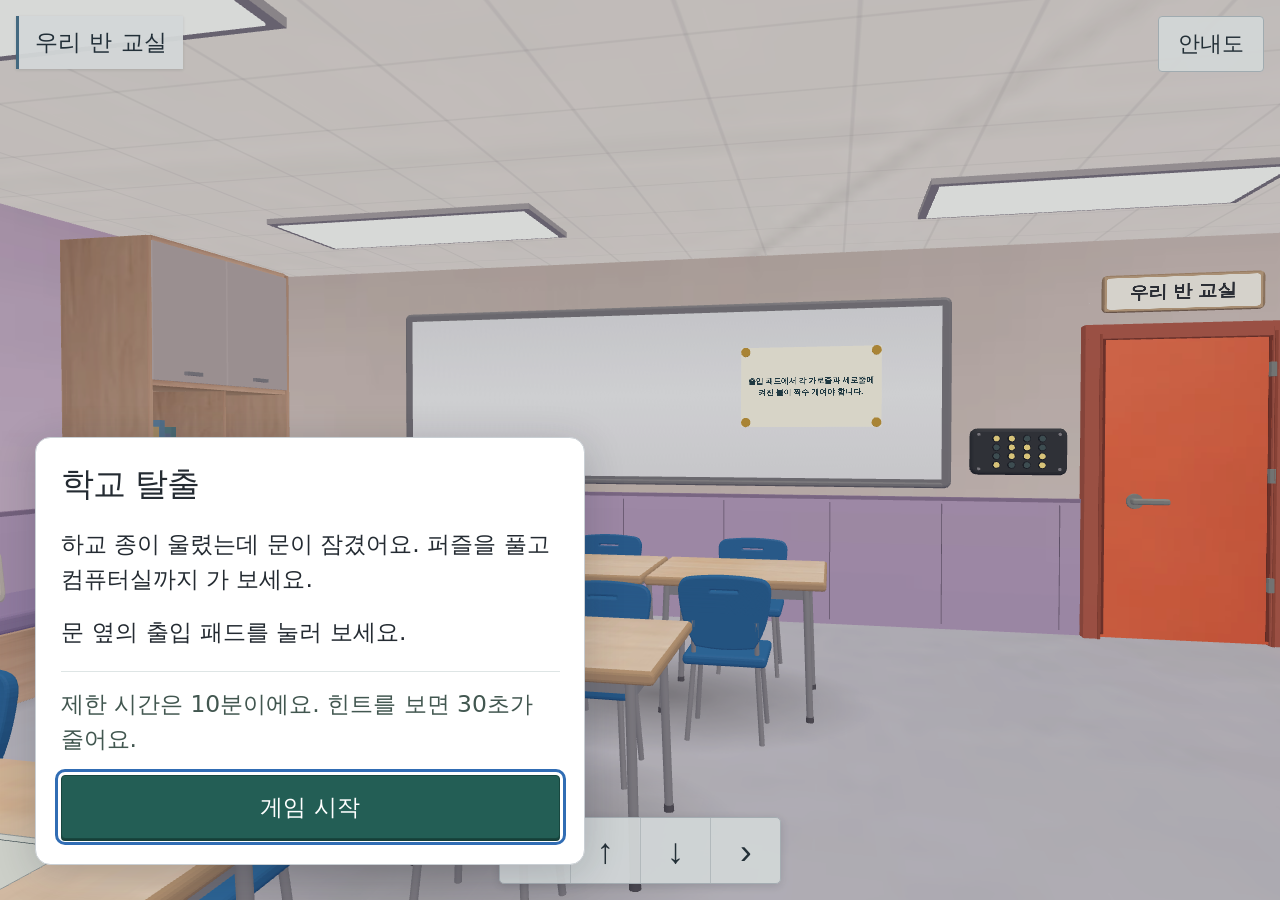
==== commit 4d2df962: "Show a short guide in the first classroom before starting the clock" ====
--- a/index.html
+++ b/index.html
@@ -8,7 +8,7 @@
   <title>학교 탈출 · 우리 반 교실</title>
   <link rel="icon" href="data:,">
   <link rel="stylesheet" href="music.css?v=direct68">
-  <link rel="stylesheet" href="route-ui.css?v=direct68">
+  <link rel="stylesheet" href="route-ui.css?v=guide69">
   <link rel="stylesheet" href="ct-devices.css?v=school67">
   <link rel="stylesheet" href="lesson.css?v=survey1">
 </head>
@@ -43,9 +43,9 @@
   <script src="webgl/shaders.js?v=webgl50"></script>
   <script src="webgl/renderer.js?v=webgl50"></script>
   <script src="class-records.js?v=survey1"></script>
-  <script src="review-rooms.js?v=direct68"></script>
+  <script src="review-rooms.js?v=guide69"></script>
   <script src="school-routes.js?v=entry66"></script>
-  <script src="school-start.js?v=direct68"></script>
+  <script src="school-start.js?v=guide69"></script>
   <script src="school-map.js?v=school67"></script>
   <script src="school-puzzles.js?v=school67"></script>
   <script src="ct-devices.js?v=school67"></script>
@@ -57,6 +57,6 @@
   <script src="school-interiors.js?v=school67"></script>
   <script src="classroom-interior.js?v=school62"></script>
   <script src="school-room-art.js?v=school64"></script>
-  <script src="school-room.js?v=direct68"></script>
+  <script src="school-room.js?v=guide69"></script>
 </body>
 </html>
--- a/route-ui.css
+++ b/route-ui.css
@@ -173,3 +173,21 @@
 #inspect[data-panel=intro] .lesson-access{margin-top:.7rem}
 #inspect[data-panel=map] .lesson-access{align-items:center;gap:.4rem 1rem;margin-top:.6rem;font-size:1rem}
 #inspect[data-panel=map] .lesson-access a{display:inline-flex;align-items:center;min-height:2.5rem;text-underline-offset:.18em}
+
+#inspect:is([data-panel=welcome],[data-panel=game-guide]){
+  --panel-width:23.5rem;
+  --panel-padding:1.05rem;
+  top:auto;
+  bottom:max(1rem,var(--edge-bottom));
+  margin:0 auto;
+  border-radius:.65rem;
+}
+#inspect:is([data-panel=welcome],[data-panel=game-guide])::backdrop{background:#1525282b}
+#inspect:is([data-panel=welcome],[data-panel=error]) #dismiss{display:none}
+#inspect #guideFirstMove{margin:.7rem 0}
+#inspect #guideTime{margin:.9rem 0 .3rem;padding-top:.65rem;border-top:1px solid #dee5e5;color:#425750}
+@media(min-width:800px) and (min-aspect-ratio:5/4){
+  #inspect:is([data-panel=welcome],[data-panel=game-guide]){
+    left:max(1.5rem,var(--edge-left));bottom:max(1.5rem,var(--edge-bottom));margin:0;
+  }
+}
